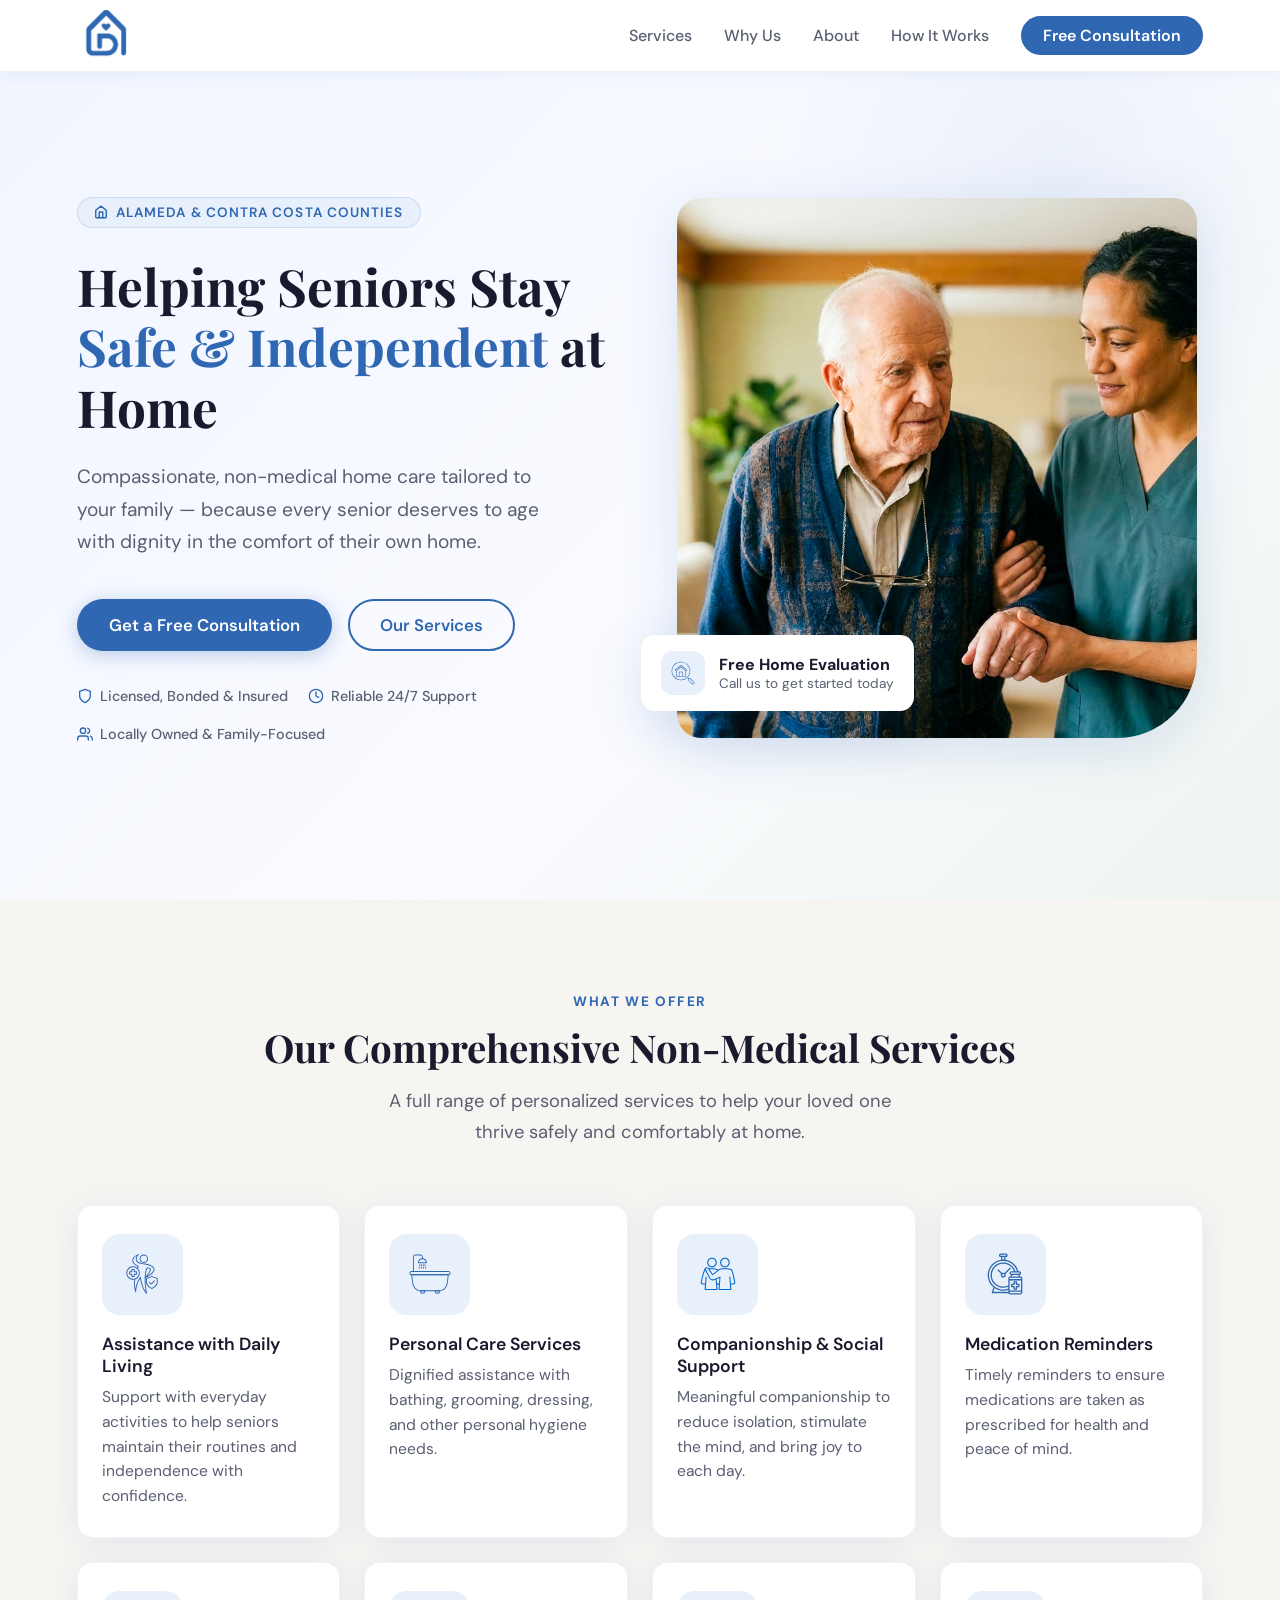
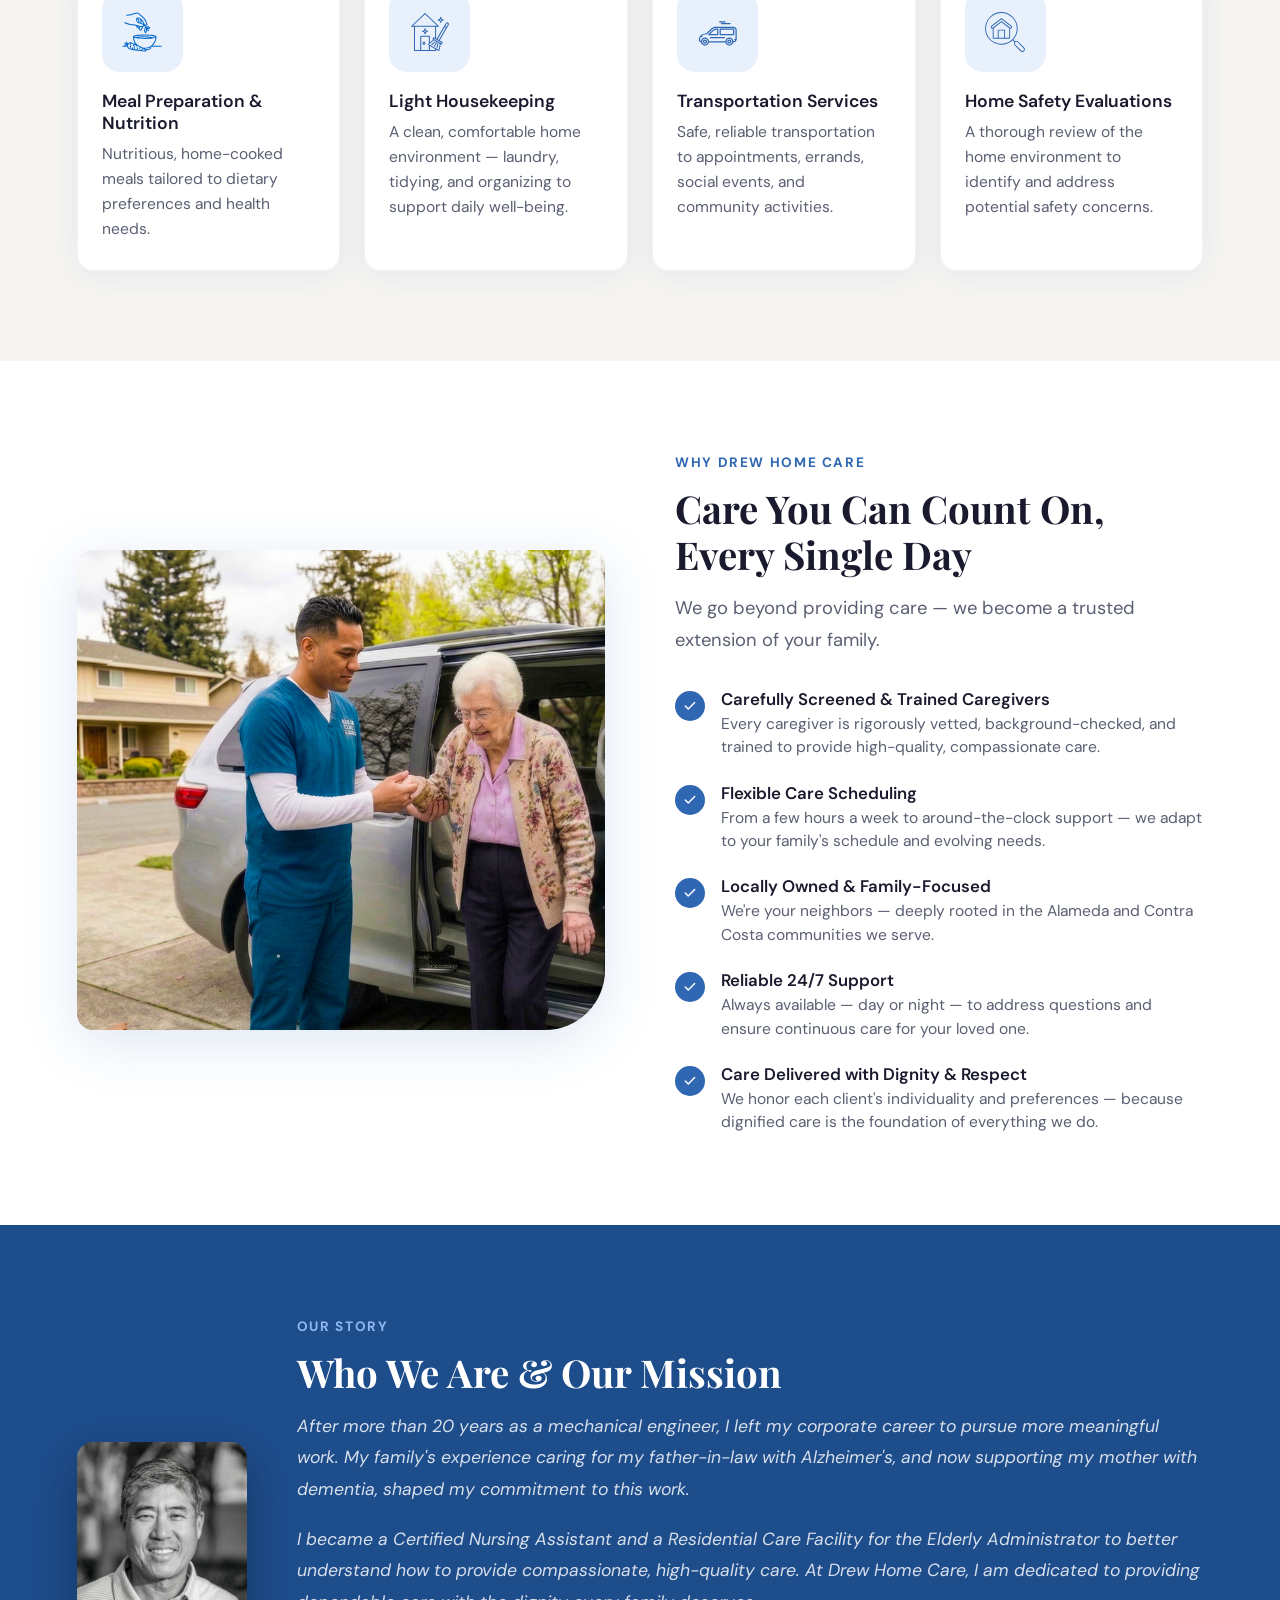
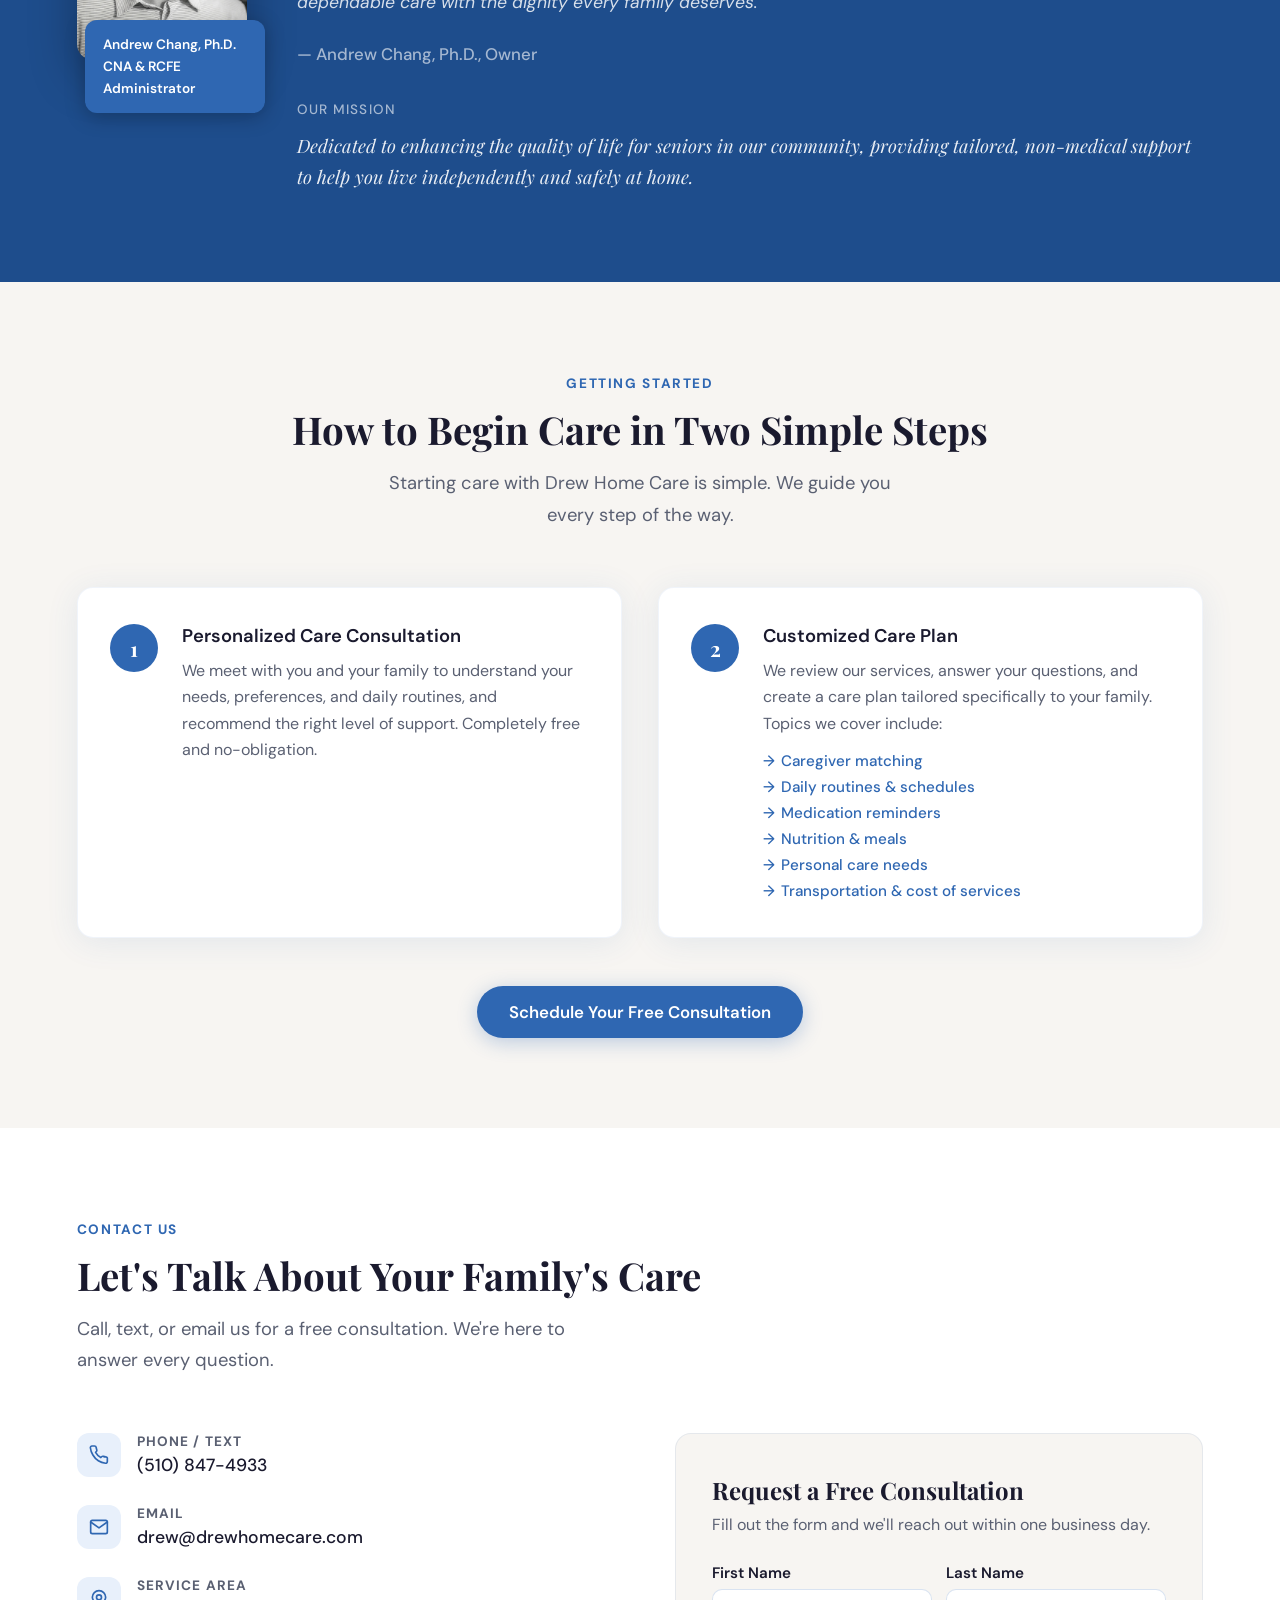
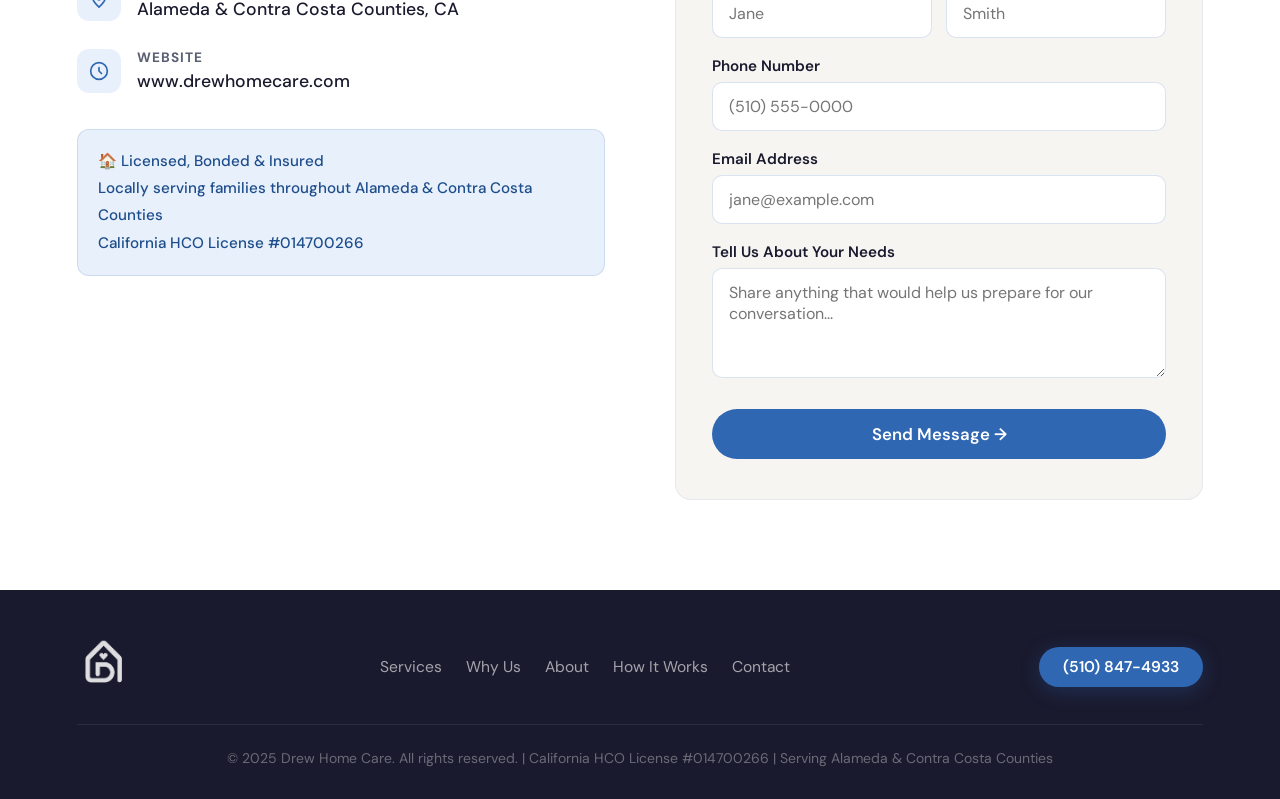
==== index.html @ e0a305bd "version 1.1" ====
<!DOCTYPE html>
<html lang="en">
<head>
  <meta charset="UTF-8" />
  <meta name="viewport" content="width=device-width, initial-scale=1.0" />
  <title>Drew Home Care – Compassionate Non-Medical Home Care</title>
  <link href="https://fonts.googleapis.com/css2?family=Playfair+Display:wght@400;600;700&family=DM+Sans:wght@300;400;500;600&display=swap" rel="stylesheet" />
  <style>
    *, *::before, *::after { box-sizing: border-box; margin: 0; padding: 0; }
    :root {
      --blue: #2f67b2;
      --blue-dark: #1e4d8c;
      --blue-light: #e8f0fb;
      --warm: #f7f5f2;
      --text: #1a1a2e;
      --text-muted: #5a6072;
      --white: #ffffff;
      --radius: 16px;
      --shadow: 0 4px 32px rgba(47,103,178,0.10);
      --shadow-lg: 0 12px 56px rgba(47,103,178,0.16);
    }
    html { scroll-behavior: smooth; }
    body { font-family: 'DM Sans', sans-serif; color: var(--text); background: var(--white); overflow-x: hidden; }

    nav {
      position: fixed; top: 0; left: 0; right: 0; z-index: 100;
      display: flex; align-items: center; justify-content: space-between;
      padding: 0 6vw; height: 72px;
      background: rgba(255,255,255,0.94); backdrop-filter: blur(12px);
      border-bottom: 1px solid rgba(47,103,178,0.08);
      box-shadow: 0 2px 16px rgba(47,103,178,0.06);
    }
    .nav-logo { display: flex; align-items: center; text-decoration: none; }
    .nav-logo img { height: 58px; width: auto; }
    .nav-links { display: flex; align-items: center; gap: 32px; list-style: none; }
    .nav-links a { text-decoration: none; font-size: 1rem; font-weight: 500; color: var(--text-muted); transition: color .2s; }
    .nav-links a:hover { color: var(--blue); }
    .nav-cta { background: var(--blue) !important; color: var(--white) !important; padding: 9px 22px !important; border-radius: 50px; font-weight: 600 !important; }
    .nav-cta:hover { background: var(--blue-dark) !important; }

    .hero {
      min-height: 100vh; display: grid; grid-template-columns: 1fr 1fr;
      align-items: center; padding: 100px 6vw 60px; gap: 60px;
      background: linear-gradient(135deg, #f0f5ff 0%, #fafbff 60%, #eef4f0 100%);
      position: relative; overflow: hidden;
    }
    .hero::before {
      content: ''; position: absolute; top: -120px; right: -80px;
      width: 600px; height: 600px; border-radius: 50%;
      background: radial-gradient(circle, rgba(47,103,178,0.07) 0%, transparent 70%);
      pointer-events: none;
    }
    .hero-text { position: relative; z-index: 1; }
    .hero-badge {
      display: inline-flex; align-items: center; gap: 8px;
      background: var(--blue-light); color: var(--blue);
      font-size: 0.85rem; font-weight: 600; letter-spacing: 0.08em; text-transform: uppercase;
      padding: 6px 16px; border-radius: 50px; margin-bottom: 28px;
      border: 1px solid rgba(47,103,178,0.15);
    }
    .hero h1 {
      font-family: 'Playfair Display', serif;
      font-size: clamp(2.4rem, 4vw, 3.6rem);
      line-height: 1.18; font-weight: 700; color: var(--text); margin-bottom: 24px;
    }
    .hero h1 span { color: var(--blue); }
    .hero-sub { font-size: 1.2rem; line-height: 1.7; color: var(--text-muted); max-width: 480px; margin-bottom: 40px; }
    .hero-actions { display: flex; gap: 16px; flex-wrap: wrap; }
    .btn-primary {
      display: inline-block; background: var(--blue); color: var(--white);
      font-family: 'DM Sans', sans-serif; font-size: 1.05rem; font-weight: 600;
      padding: 15px 32px; border-radius: 50px; text-decoration: none;
      box-shadow: 0 4px 20px rgba(47,103,178,0.3);
      transition: background .2s, transform .15s, box-shadow .2s;
    }
    .btn-primary:hover { background: var(--blue-dark); transform: translateY(-2px); box-shadow: 0 8px 28px rgba(47,103,178,0.35); }
    .btn-secondary {
      display: inline-block; border: 2px solid var(--blue); color: var(--blue);
      font-family: 'DM Sans', sans-serif; font-size: 1.05rem; font-weight: 600;
      padding: 13px 30px; border-radius: 50px; text-decoration: none; transition: all .2s;
    }
    .btn-secondary:hover { background: var(--blue); color: var(--white); }
    .hero-trust { display: flex; align-items: center; gap: 20px; margin-top: 36px; flex-wrap: wrap; }
    .trust-chip { display: flex; align-items: center; gap: 7px; font-size: 0.9rem; color: var(--text-muted); font-weight: 500; }
    .hero-image { position: relative; z-index: 1; display: flex; justify-content: center; }
    .hero-image-wrap { position: relative; width: 100%; max-width: 520px; }
    .hero-img-main { width: 100%; border-radius: 24px 24px 80px 24px; object-fit: cover; height: 540px; box-shadow: var(--shadow-lg); }
    .hero-float-card {
      position: absolute; bottom: 32px; left: -36px;
      background: var(--white); border-radius: 14px; padding: 16px 20px;
      box-shadow: var(--shadow-lg); display: flex; align-items: center; gap: 14px;
      min-width: 220px; animation: float 3.5s ease-in-out infinite;
    }
    .float-icon { width: 44px; height: 44px; border-radius: 12px; background: var(--blue-light); display: flex; align-items: center; justify-content: center; flex-shrink: 0; }
    .float-icon img { width: 24px; }
    .float-text p { font-size: 0.85rem; color: var(--text-muted); }
    .float-text strong { font-size: 1rem; color: var(--text); display: block; }
    @keyframes float { 0%,100%{transform:translateY(0)} 50%{transform:translateY(-8px)} }

    section { padding: 90px 6vw; }
    .section-tag { display: inline-block; font-size: 0.85rem; font-weight: 700; letter-spacing: 0.12em; text-transform: uppercase; color: var(--blue); margin-bottom: 14px; }
    .section-title { font-family: 'Playfair Display', serif; font-size: clamp(2rem, 3vw, 2.8rem); font-weight: 700; line-height: 1.2; margin-bottom: 16px; }
    .section-sub { font-size: 1.15rem; color: var(--text-muted); line-height: 1.7; max-width: 540px; }
    .section-header { margin-bottom: 56px; }
    .section-header.centered { text-align: center; }
    .section-header.centered .section-sub { margin: 0 auto; }

    .services { background: var(--warm); }
    .services-grid { display: grid; grid-template-columns: repeat(auto-fill, minmax(240px, 1fr)); gap: 24px; }
    .service-card { background: var(--white); border-radius: var(--radius); padding: 28px 24px; box-shadow: var(--shadow); transition: transform .25s, box-shadow .25s; border: 1px solid rgba(47,103,178,0.07); }
    .service-card:hover { transform: translateY(-5px); box-shadow: var(--shadow-lg); }
    .service-icon { width: 81px; height: 81px; border-radius: 18px; background: var(--blue-light); display: flex; align-items: center; justify-content: center; margin-bottom: 18px; }
    .service-icon img { width: 42px; height: 42px; }
    .service-card h3 { font-size: 1.1rem; font-weight: 600; margin-bottom: 8px; }
    .service-card p { font-size: 0.975rem; color: var(--text-muted); line-height: 1.6; }

    .why { background: var(--white); }
    .why-inner { display: grid; grid-template-columns: 1fr 1fr; gap: 70px; align-items: center; }
    .why-image img { width: 100%; border-radius: var(--radius) var(--radius) 60px var(--radius); object-fit: cover; height: 480px; box-shadow: var(--shadow-lg); }
    .why-list { list-style: none; display: flex; flex-direction: column; gap: 22px; margin-top: 32px; }
    .why-list li { display: flex; align-items: flex-start; gap: 16px; }
    .why-check { flex-shrink: 0; width: 30px; height: 30px; background: var(--blue); border-radius: 50%; display: flex; align-items: center; justify-content: center; margin-top: 3px; }
    .why-check svg { width: 14px; height: 14px; fill: none; stroke: white; stroke-width: 2.5; stroke-linecap: round; stroke-linejoin: round; }
    .why-list strong { display: block; font-size: 1.05rem; font-weight: 600; margin-bottom: 3px; }
    .why-list span { font-size: 0.975rem; color: var(--text-muted); line-height: 1.5; }

    .about { background: var(--blue-dark); color: var(--white); }
    .about-inner { display: grid; grid-template-columns: 170px 1fr; gap: 50px; align-items: center; }
    .about-photo-wrap { position: relative; }
    .about-photo { width: 100%; border-radius: var(--radius); object-fit: cover; box-shadow: 0 16px 48px rgba(0,0,0,0.3); }
    .about-badge { position: absolute; bottom: -48px; right: -18px; background: var(--blue); color: white; padding: 14px 18px; border-radius: 12px; font-size: 0.85rem; font-weight: 600; line-height: 1.6; box-shadow: 0 4px 20px rgba(0,0,0,0.25); max-width: 180px; }
    .about .section-tag { color: #90b8f0; }
    .about .section-title { color: var(--white); }
    .about-text { font-size: 1.1rem; line-height: 1.8; color: rgba(255,255,255,0.82); margin-bottom: 18px; font-style: italic; }
    .about-sig { font-size: 1.05rem; color: rgba(255,255,255,0.6); font-weight: 500; margin-top: 24px; }
    .mission-box { margin-top: 36px; }
    .mission-label { font-size: 0.85rem; color: rgba(255,255,255,0.6); font-weight: 500; text-transform: uppercase; letter-spacing: 0.08em; margin-bottom: 12px; }
    .mission-text { font-size: 1.15rem; color: rgba(255,255,255,0.9); line-height: 1.7; font-family: 'Playfair Display', serif; font-style: italic; }

    .how { background: var(--warm); }
    .steps-grid { display: grid; grid-template-columns: 1fr 1fr; gap: 36px; }
    .step-card { background: var(--white); border-radius: var(--radius); padding: 36px 32px; box-shadow: var(--shadow); border: 1px solid rgba(47,103,178,0.07); display: flex; gap: 24px; }
    .step-num { flex-shrink: 0; width: 48px; height: 48px; border-radius: 50%; background: var(--blue); color: white; font-family: 'Playfair Display', serif; font-size: 1.3rem; font-weight: 700; display: flex; align-items: center; justify-content: center; }
    .step-card h3 { font-size: 1.15rem; font-weight: 600; margin-bottom: 10px; }
    .step-card p { font-size: 1rem; color: var(--text-muted); line-height: 1.65; }
    .step-topics { margin-top: 14px; display: flex; flex-direction: column; gap: 6px; }
    .step-topics span { font-size: 0.95rem; color: var(--blue); font-weight: 500; display: flex; align-items: center; gap: 6px; }
    .step-topics span::before { content: '→'; }
    .how-cta { text-align: center; margin-top: 48px; }

    .contact { background: var(--white); }
    .contact-inner { display: grid; grid-template-columns: 1fr 1fr; gap: 70px; align-items: start; }
    .contact-detail { display: flex; align-items: flex-start; gap: 16px; margin-bottom: 28px; }
    .contact-icon { width: 44px; height: 44px; border-radius: 12px; background: var(--blue-light); flex-shrink: 0; display: flex; align-items: center; justify-content: center; }
    .contact-icon svg { width: 20px; height: 20px; stroke: var(--blue); fill: none; stroke-width: 2; stroke-linecap: round; stroke-linejoin: round; }
    .contact-detail strong { display: block; font-size: 0.85rem; text-transform: uppercase; letter-spacing: 0.08em; color: var(--text-muted); margin-bottom: 4px; }
    .contact-detail a, .contact-detail p { font-size: 1.1rem; color: var(--text); font-weight: 500; text-decoration: none; }
    .contact-detail a:hover { color: var(--blue); }
    .license-box { margin-top: 36px; padding: 18px 20px; border-radius: 12px; background: var(--blue-light); border: 1px solid rgba(47,103,178,0.15); }
    .license-box p { font-size: 0.95rem; color: var(--blue-dark); line-height: 1.8; font-weight: 500; }
    .contact-form-box { background: var(--warm); border-radius: var(--radius); padding: 40px 36px; border: 1px solid rgba(47,103,178,0.09); }
    .contact-form-box h3 { font-family: 'Playfair Display', serif; font-size: 1.5rem; font-weight: 700; margin-bottom: 8px; }
    .contact-form-box > p { font-size: 1rem; color: var(--text-muted); margin-bottom: 28px; }
    .form-group { margin-bottom: 18px; }
    .form-group label { display: block; font-size: 0.95rem; font-weight: 600; color: var(--text); margin-bottom: 6px; }
    .form-group input, .form-group textarea, .form-group select { width: 100%; padding: 13px 16px; border: 1.5px solid rgba(47,103,178,0.18); border-radius: 10px; font-family: 'DM Sans', sans-serif; font-size: 1rem; color: var(--text); background: var(--white); outline: none; transition: border-color .2s; -webkit-appearance: none; }
    .form-group input:focus, .form-group textarea:focus, .form-group select:focus { border-color: var(--blue); }
    .form-group textarea { resize: vertical; min-height: 110px; }
    .form-row { display: grid; grid-template-columns: 1fr 1fr; gap: 14px; }
    .form-submit { width: 100%; background: var(--blue); color: white; border: none; border-radius: 50px; font-family: 'DM Sans', sans-serif; font-size: 1.05rem; font-weight: 600; padding: 14px; cursor: pointer; transition: background .2s, transform .15s; margin-top: 8px; }
    .form-submit:hover { background: var(--blue-dark); transform: translateY(-1px); }
    .form-submit:disabled { background: #1e7e4d; cursor: default; transform: none; }

    footer { background: var(--text); color: rgba(255,255,255,0.7); padding: 48px 6vw 32px; }
    .footer-inner { display: flex; align-items: center; justify-content: space-between; flex-wrap: wrap; gap: 20px; border-bottom: 1px solid rgba(255,255,255,0.08); padding-bottom: 28px; margin-bottom: 24px; }
    .footer-logo img { height: 53px; filter: brightness(0) invert(1); opacity: 0.85; }
    .footer-links { display: flex; gap: 24px; flex-wrap: wrap; }
    .footer-links a { color: rgba(255,255,255,0.6); text-decoration: none; font-size: 0.975rem; transition: color .2s; }
    .footer-links a:hover { color: white; }
    .footer-copy { font-size: 0.875rem; text-align: center; color: rgba(255,255,255,0.35); }

    .fade-up { opacity: 0; transform: translateY(28px); transition: opacity .65s ease, transform .65s ease; }
    .fade-up.visible { opacity: 1; transform: translateY(0); }

    @media (max-width: 900px) {
      nav { padding: 0 5vw; }
      .nav-links { display: none; }
      .hero { grid-template-columns: 1fr; padding: 100px 6vw 60px; }
      .hero-image { order: -1; }
      .hero-img-main { height: 340px; }
      .hero-float-card { display: none; }
      .why-inner, .about-inner, .contact-inner { grid-template-columns: 1fr; gap: 40px; }
      .steps-grid { grid-template-columns: 1fr; }
      .about-badge { right: 0; bottom: -10px; }
    }
    @media (max-width: 600px) {
      section { padding: 64px 5vw; }
      .form-row { grid-template-columns: 1fr; }
      .contact-form-box { padding: 28px 20px; }
    }
  </style>
</head>
<body>

<nav>
  <a href="#" class="nav-logo">
    <img src="images/DHCLogo_NoText_Transparent.png" alt="Drew Home Care" />
  </a>
  <ul class="nav-links">
    <li><a href="#services">Services</a></li>
    <li><a href="#why">Why Us</a></li>
    <li><a href="#about">About</a></li>
    <li><a href="#how">How It Works</a></li>
    <li><a href="#contact" class="nav-cta">Free Consultation</a></li>
  </ul>
</nav>

<section class="hero">
  <div class="hero-text fade-up">
    <div class="hero-badge">
      <svg width="14" height="14" viewBox="0 0 24 24" fill="none" stroke="currentColor" stroke-width="2.5" stroke-linecap="round" stroke-linejoin="round"><path d="M3 9l9-7 9 7v11a2 2 0 0 1-2 2H5a2 2 0 0 1-2-2z"/><polyline points="9 22 9 12 15 12 15 22"/></svg>
      Alameda &amp; Contra Costa Counties
    </div>
    <h1>Helping Seniors Stay <span>Safe &amp; Independent</span> at Home</h1>
    <p class="hero-sub">Compassionate, non-medical home care tailored to your family — because every senior deserves to age with dignity in the comfort of their own home.</p>
    <div class="hero-actions">
      <a href="#contact" class="btn-primary">Get a Free Consultation</a>
      <a href="#services" class="btn-secondary">Our Services</a>
    </div>
    <div class="hero-trust">
      <div class="trust-chip">
        <svg width="16" height="16" viewBox="0 0 24 24" fill="none" stroke="#2f67b2" stroke-width="2" stroke-linecap="round" stroke-linejoin="round"><path d="M12 22s8-4 8-10V5l-8-3-8 3v7c0 6 8 10 8 10z"/></svg>
        Licensed, Bonded &amp; Insured
      </div>
      <div class="trust-chip">
        <svg width="16" height="16" viewBox="0 0 24 24" fill="none" stroke="#2f67b2" stroke-width="2" stroke-linecap="round" stroke-linejoin="round"><circle cx="12" cy="12" r="10"/><polyline points="12 6 12 12 16 14"/></svg>
        Reliable 24/7 Support
      </div>
      <div class="trust-chip">
        <svg width="16" height="16" viewBox="0 0 24 24" fill="none" stroke="#2f67b2" stroke-width="2" stroke-linecap="round" stroke-linejoin="round"><path d="M17 21v-2a4 4 0 0 0-4-4H5a4 4 0 0 0-4 4v2"/><circle cx="9" cy="7" r="4"/><path d="M23 21v-2a4 4 0 0 0-3-3.87"/><path d="M16 3.13a4 4 0 0 1 0 7.75"/></svg>
        Locally Owned &amp; Family-Focused
      </div>
    </div>
  </div>
  <div class="hero-image fade-up">
    <div class="hero-image-wrap">
      <img class="hero-img-main" src="images/DHC_img_FPolyCaregiver_Assisting_Elderly_Man_Standing.jpg" alt="Caregiver assisting elderly man at home" />
      <div class="hero-float-card">
        <div class="float-icon"><img src="images/DHC_icon_homeinspection.svg" alt="" /></div>
        <div class="float-text">
          <strong>Free Home Evaluation</strong>
          <p>Call us to get started today</p>
        </div>
      </div>
    </div>
  </div>
</section>

<section class="services" id="services">
  <div class="section-header centered fade-up">
    <span class="section-tag">What We Offer</span>
    <h2 class="section-title">Our Comprehensive Non-Medical Services</h2>
    <p class="section-sub">A full range of personalized services to help your loved one thrive safely and comfortably at home.</p>
  </div>
  <div class="services-grid">
    <div class="service-card fade-up">
      <div class="service-icon"><img src="images/DHC_icon_adl.svg" alt="" /></div>
      <h3>Assistance with Daily Living</h3>
      <p>Support with everyday activities to help seniors maintain their routines and independence with confidence.</p>
    </div>
    <div class="service-card fade-up">
      <div class="service-icon"><img src="images/DHC_icon_bathtub.svg" alt="" /></div>
      <h3>Personal Care Services</h3>
      <p>Dignified assistance with bathing, grooming, dressing, and other personal hygiene needs.</p>
    </div>
    <div class="service-card fade-up">
      <div class="service-icon"><img src="images/DHC_icon_companionship.svg" alt="" /></div>
      <h3>Companionship &amp; Social Support</h3>
      <p>Meaningful companionship to reduce isolation, stimulate the mind, and bring joy to each day.</p>
    </div>
    <div class="service-card fade-up">
      <div class="service-icon"><img src="images/DHC_icon_medicinereminder.svg" alt="" /></div>
      <h3>Medication Reminders</h3>
      <p>Timely reminders to ensure medications are taken as prescribed for health and peace of mind.</p>
    </div>
    <div class="service-card fade-up">
      <div class="service-icon"><img src="images/DHC_icon_mealprep.svg" alt="" /></div>
      <h3>Meal Preparation &amp; Nutrition</h3>
      <p>Nutritious, home-cooked meals tailored to dietary preferences and health needs.</p>
    </div>
    <div class="service-card fade-up">
      <div class="service-icon"><img src="images/DHC_icon_housekeeping.svg" alt="" /></div>
      <h3>Light Housekeeping</h3>
      <p>A clean, comfortable home environment — laundry, tidying, and organizing to support daily well-being.</p>
    </div>
    <div class="service-card fade-up">
      <div class="service-icon"><img src="images/DHC_icon_transportation.svg" alt="" /></div>
      <h3>Transportation Services</h3>
      <p>Safe, reliable transportation to appointments, errands, social events, and community activities.</p>
    </div>
    <div class="service-card fade-up">
      <div class="service-icon"><img src="images/DHC_icon_homeinspection.svg" alt="" /></div>
      <h3>Home Safety Evaluations</h3>
      <p>A thorough review of the home environment to identify and address potential safety concerns.</p>
    </div>
  </div>
</section>

<section class="why" id="why">
  <div class="why-inner">
    <div class="why-image fade-up">
      <img src="images/DHC_img_CaregiverHelpingWomanOutofMinivan.jpg" alt="Caregiver helping senior out of vehicle" />
    </div>
    <div class="fade-up">
      <span class="section-tag">Why Drew Home Care</span>
      <h2 class="section-title">Care You Can Count On, Every Single Day</h2>
      <p class="section-sub">We go beyond providing care — we become a trusted extension of your family.</p>
      <ul class="why-list">
        <li>
          <div class="why-check"><svg viewBox="0 0 24 24"><polyline points="20 6 9 17 4 12"/></svg></div>
          <div><strong>Carefully Screened &amp; Trained Caregivers</strong><span>Every caregiver is rigorously vetted, background-checked, and trained to provide high-quality, compassionate care.</span></div>
        </li>
        <li>
          <div class="why-check"><svg viewBox="0 0 24 24"><polyline points="20 6 9 17 4 12"/></svg></div>
          <div><strong>Flexible Care Scheduling</strong><span>From a few hours a week to around-the-clock support — we adapt to your family's schedule and evolving needs.</span></div>
        </li>
        <li>
          <div class="why-check"><svg viewBox="0 0 24 24"><polyline points="20 6 9 17 4 12"/></svg></div>
          <div><strong>Locally Owned &amp; Family-Focused</strong><span>We're your neighbors — deeply rooted in the Alameda and Contra Costa communities we serve.</span></div>
        </li>
        <li>
          <div class="why-check"><svg viewBox="0 0 24 24"><polyline points="20 6 9 17 4 12"/></svg></div>
          <div><strong>Reliable 24/7 Support</strong><span>Always available — day or night — to address questions and ensure continuous care for your loved one.</span></div>
        </li>
        <li>
          <div class="why-check"><svg viewBox="0 0 24 24"><polyline points="20 6 9 17 4 12"/></svg></div>
          <div><strong>Care Delivered with Dignity &amp; Respect</strong><span>We honor each client's individuality and preferences — because dignified care is the foundation of everything we do.</span></div>
        </li>
      </ul>
    </div>
  </div>
</section>

<section class="about" id="about">
  <div class="about-inner">
    <div class="about-photo-wrap fade-up">
      <img class="about-photo" src="images/DHC_img_Drew_Headshot.jpg" alt="Andrew Chang, Owner of Drew Home Care" />
      <div class="about-badge">Andrew Chang, Ph.D.<br/>CNA &amp; RCFE Administrator</div>
    </div>
    <div class="fade-up">
      <span class="section-tag">Our Story</span>
      <h2 class="section-title">Who We Are &amp; Our Mission</h2>
      <p class="about-text">After more than 20 years as a mechanical engineer, I left my corporate career to pursue more meaningful work. My family's experience caring for my father-in-law with Alzheimer's, and now supporting my mother with dementia, shaped my commitment to this work.</p>
      <p class="about-text">I became a Certified Nursing Assistant and a Residential Care Facility for the Elderly Administrator to better understand how to provide compassionate, high-quality care. At Drew Home Care, I am dedicated to providing dependable care with the dignity every family deserves.</p>
      <p class="about-sig">— Andrew Chang, Ph.D., Owner</p>
      <div class="mission-box">
        <p class="mission-label">Our Mission</p>
        <p class="mission-text">Dedicated to enhancing the quality of life for seniors in our community, providing tailored, non-medical support to help you live independently and safely at home.</p>
      </div>
    </div>
  </div>
</section>

<section class="how" id="how">
  <div class="section-header centered fade-up">
    <span class="section-tag">Getting Started</span>
    <h2 class="section-title">How to Begin Care in Two Simple Steps</h2>
    <p class="section-sub">Starting care with Drew Home Care is simple. We guide you every step of the way.</p>
  </div>
  <div class="steps-grid">
    <div class="step-card fade-up">
      <div class="step-num">1</div>
      <div>
        <h3>Personalized Care Consultation</h3>
        <p>We meet with you and your family to understand your needs, preferences, and daily routines, and recommend the right level of support. Completely free and no-obligation.</p>
      </div>
    </div>
    <div class="step-card fade-up">
      <div class="step-num">2</div>
      <div>
        <h3>Customized Care Plan</h3>
        <p>We review our services, answer your questions, and create a care plan tailored specifically to your family. Topics we cover include:</p>
        <div class="step-topics">
          <span>Caregiver matching</span>
          <span>Daily routines &amp; schedules</span>
          <span>Medication reminders</span>
          <span>Nutrition &amp; meals</span>
          <span>Personal care needs</span>
          <span>Transportation &amp; cost of services</span>
        </div>
      </div>
    </div>
  </div>
  <div class="how-cta fade-up">
    <a href="#contact" class="btn-primary">Schedule Your Free Consultation</a>
  </div>
</section>

<section class="contact" id="contact">
  <div class="section-header fade-up">
    <span class="section-tag">Contact Us</span>
    <h2 class="section-title">Let's Talk About Your Family's Care</h2>
    <p class="section-sub">Call, text, or email us for a free consultation. We're here to answer every question.</p>
  </div>
  <div class="contact-inner">
    <div class="fade-up">
      <div class="contact-detail">
        <div class="contact-icon">
          <svg viewBox="0 0 24 24"><path d="M22 16.92v3a2 2 0 0 1-2.18 2 19.79 19.79 0 0 1-8.63-3.07A19.5 19.5 0 0 1 4.69 12a19.79 19.79 0 0 1-3.07-8.67A2 2 0 0 1 3.6 1.17h3a2 2 0 0 1 2 1.72c.127.96.361 1.903.7 2.81a2 2 0 0 1-.45 2.11L7.91 8.74a16 16 0 0 0 6.29 6.29l.95-.95a2 2 0 0 1 2.11-.45c.907.339 1.85.573 2.81.7A2 2 0 0 1 22 16.92z"/></svg>
        </div>
        <div>
          <strong>Phone / Text</strong>
          <a href="tel:5108474933">(510) 847-4933</a>
        </div>
      </div>
      <div class="contact-detail">
        <div class="contact-icon">
          <svg viewBox="0 0 24 24"><path d="M4 4h16c1.1 0 2 .9 2 2v12c0 1.1-.9 2-2 2H4c-1.1 0-2-.9-2-2V6c0-1.1.9-2 2-2z"/><polyline points="22,6 12,13 2,6"/></svg>
        </div>
        <div>
          <strong>Email</strong>
          <a href="mailto:drew@drewhomecare.com">drew@drewhomecare.com</a>
        </div>
      </div>
      <div class="contact-detail">
        <div class="contact-icon">
          <svg viewBox="0 0 24 24"><circle cx="12" cy="10" r="3"/><path d="M12 21.7C17.3 17 20 13 20 10a8 8 0 1 0-16 0c0 3 2.7 6.9 8 11.7z"/></svg>
        </div>
        <div>
          <strong>Service Area</strong>
          <p>Alameda &amp; Contra Costa Counties, CA</p>
        </div>
      </div>
      <div class="contact-detail">
        <div class="contact-icon">
          <svg viewBox="0 0 24 24"><path d="M12 2a10 10 0 1 0 0 20A10 10 0 0 0 12 2z"/><path d="M12 8v4l3 3"/></svg>
        </div>
        <div>
          <strong>Website</strong>
          <a href="https://www.drewhomecare.com" target="_blank">www.drewhomecare.com</a>
        </div>
      </div>
      <div class="license-box">
        <p>🏠 Licensed, Bonded &amp; Insured<br/>
        Locally serving families throughout Alameda &amp; Contra Costa Counties<br/>
        California HCO License #014700266</p>
      </div>
    </div>
    <div class="contact-form-box fade-up">
      <h3>Request a Free Consultation</h3>
      <p>Fill out the form and we'll reach out within one business day.</p>
      <form name="contact" method="POST" data-netlify="true" netlify-honeypot="bot-field">
        <input type="hidden" name="form-name" value="contact" />
        <p style="display:none"><label>Don't fill this out: <input name="bot-field" /></label></p>
        <div class="form-row">
          <div class="form-group">
            <label>First Name</label>
            <input type="text" placeholder="Jane" required />
          </div>
          <div class="form-group">
            <label>Last Name</label>
            <input type="text" placeholder="Smith" required />
          </div>
        </div>
        <div class="form-group">
          <label>Phone Number</label>
          <input type="tel" placeholder="(510) 555-0000" />
        </div>
        <div class="form-group">
          <label>Email Address</label>
          <input type="email" placeholder="jane@example.com" required />
        </div>

        <div class="form-group">
          <label>Tell Us About Your Needs</label>
          <textarea placeholder="Share anything that would help us prepare for our conversation..."></textarea>
        </div>
        <button type="submit" class="form-submit">Send Message &rarr;</button>
      </form>
    </div>
  </div>
</section>

<footer>
  <div class="footer-inner">
    <div class="footer-logo">
      <img src="images/DHCLogo_NoText_Transparent.png" alt="Drew Home Care" />
    </div>
    <div class="footer-links">
      <a href="#services">Services</a>
      <a href="#why">Why Us</a>
      <a href="#about">About</a>
      <a href="#how">How It Works</a>
      <a href="#contact">Contact</a>
    </div>
    <a href="tel:5108474933" class="btn-primary" style="font-size:0.975rem; padding:10px 24px;">(510) 847-4933</a>
  </div>
  <p class="footer-copy">&copy; 2025 Drew Home Care. All rights reserved. | California HCO License #014700266 | Serving Alameda &amp; Contra Costa Counties</p>
</footer>

<script>
  const observer = new IntersectionObserver(function(entries) {
    entries.forEach(function(e) {
      if (e.isIntersecting) e.target.classList.add('visible');
    });
  }, { threshold: 0.12 });
  document.querySelectorAll('.fade-up').forEach(function(el) { observer.observe(el); });
</script>
</body>
</html>
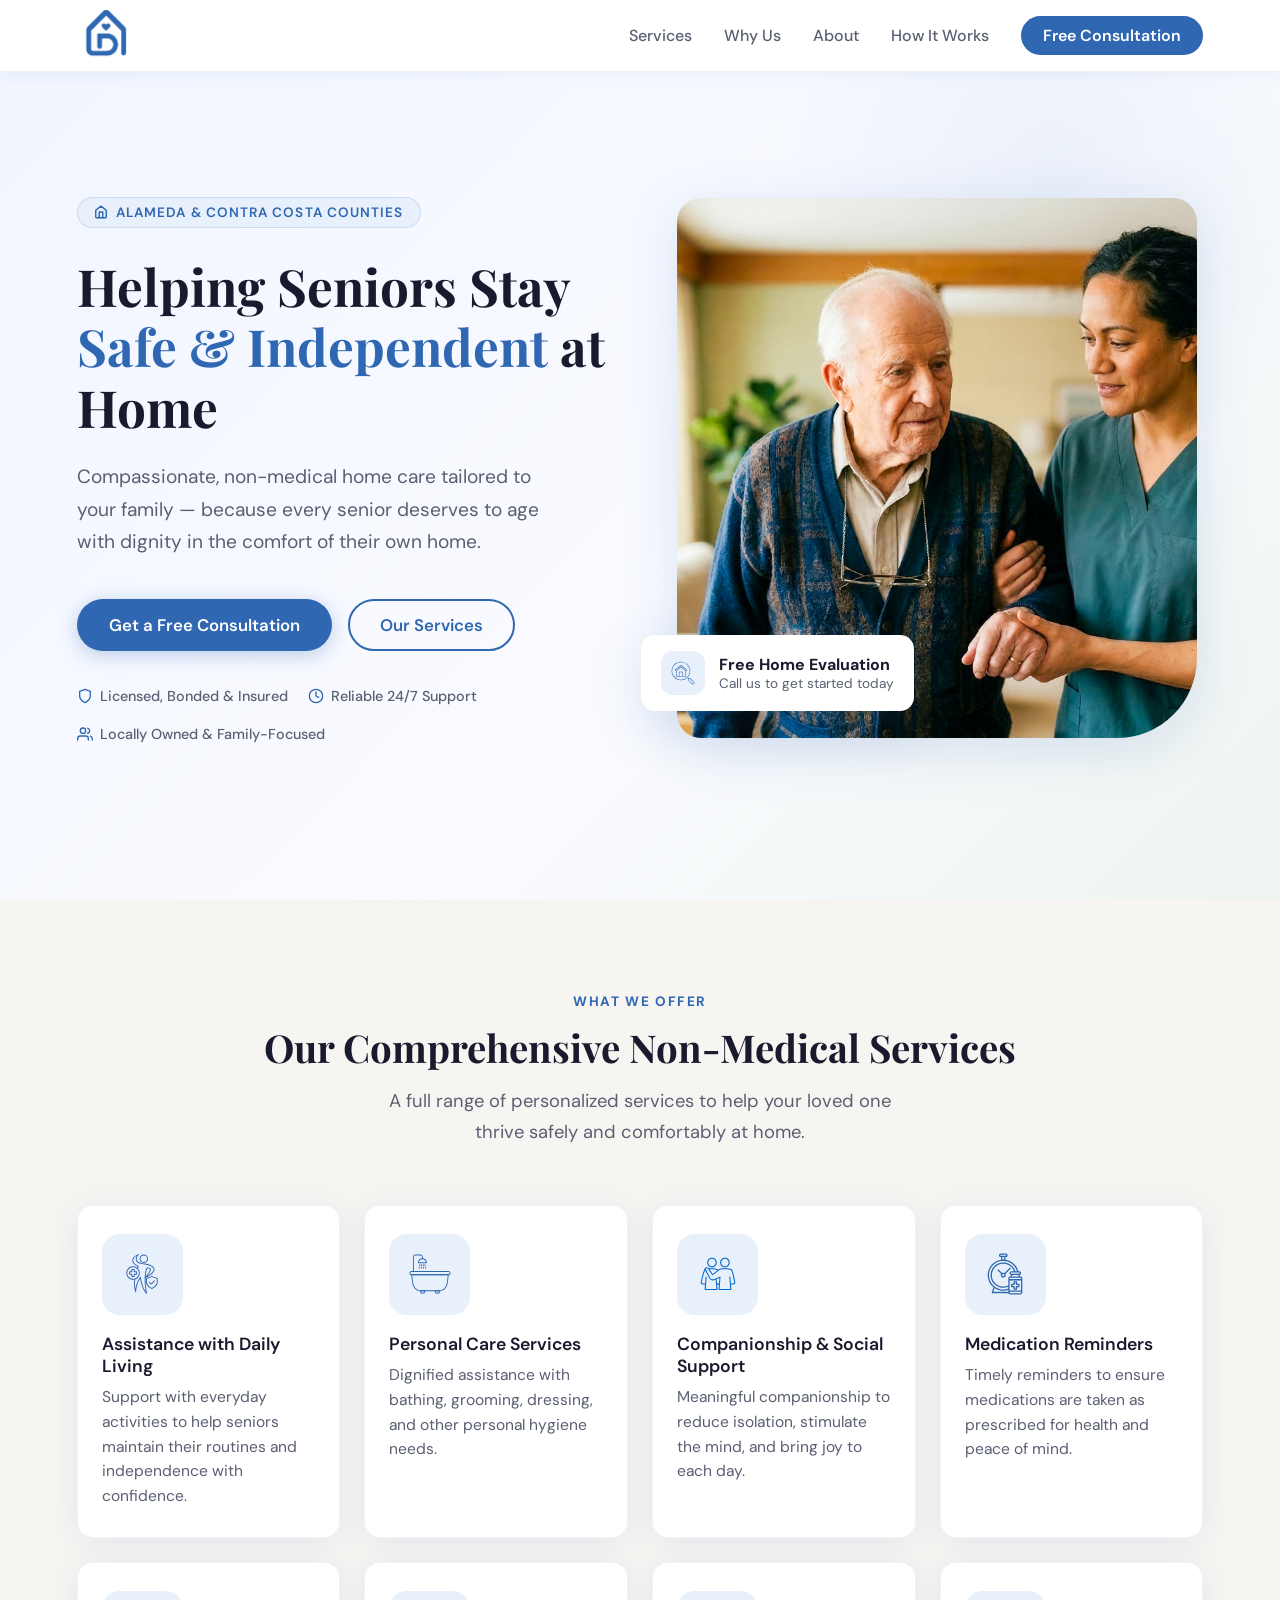
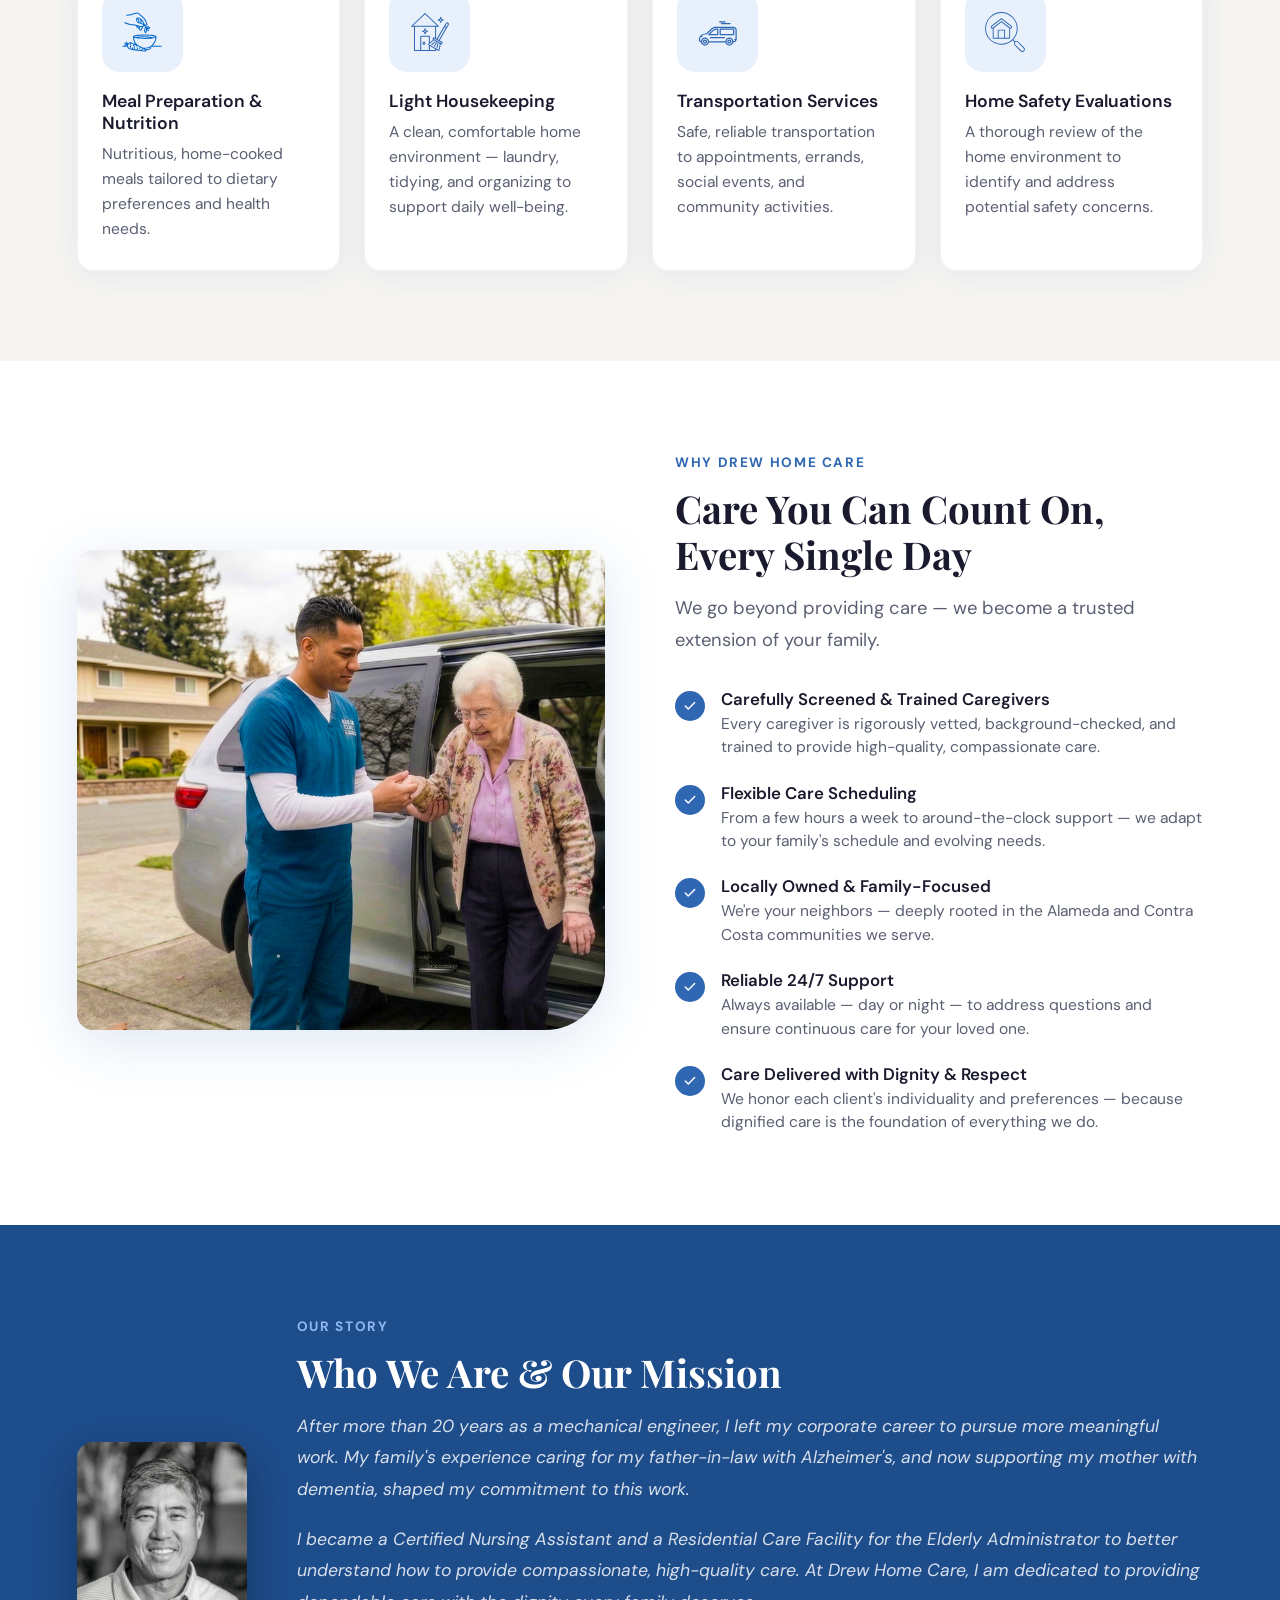
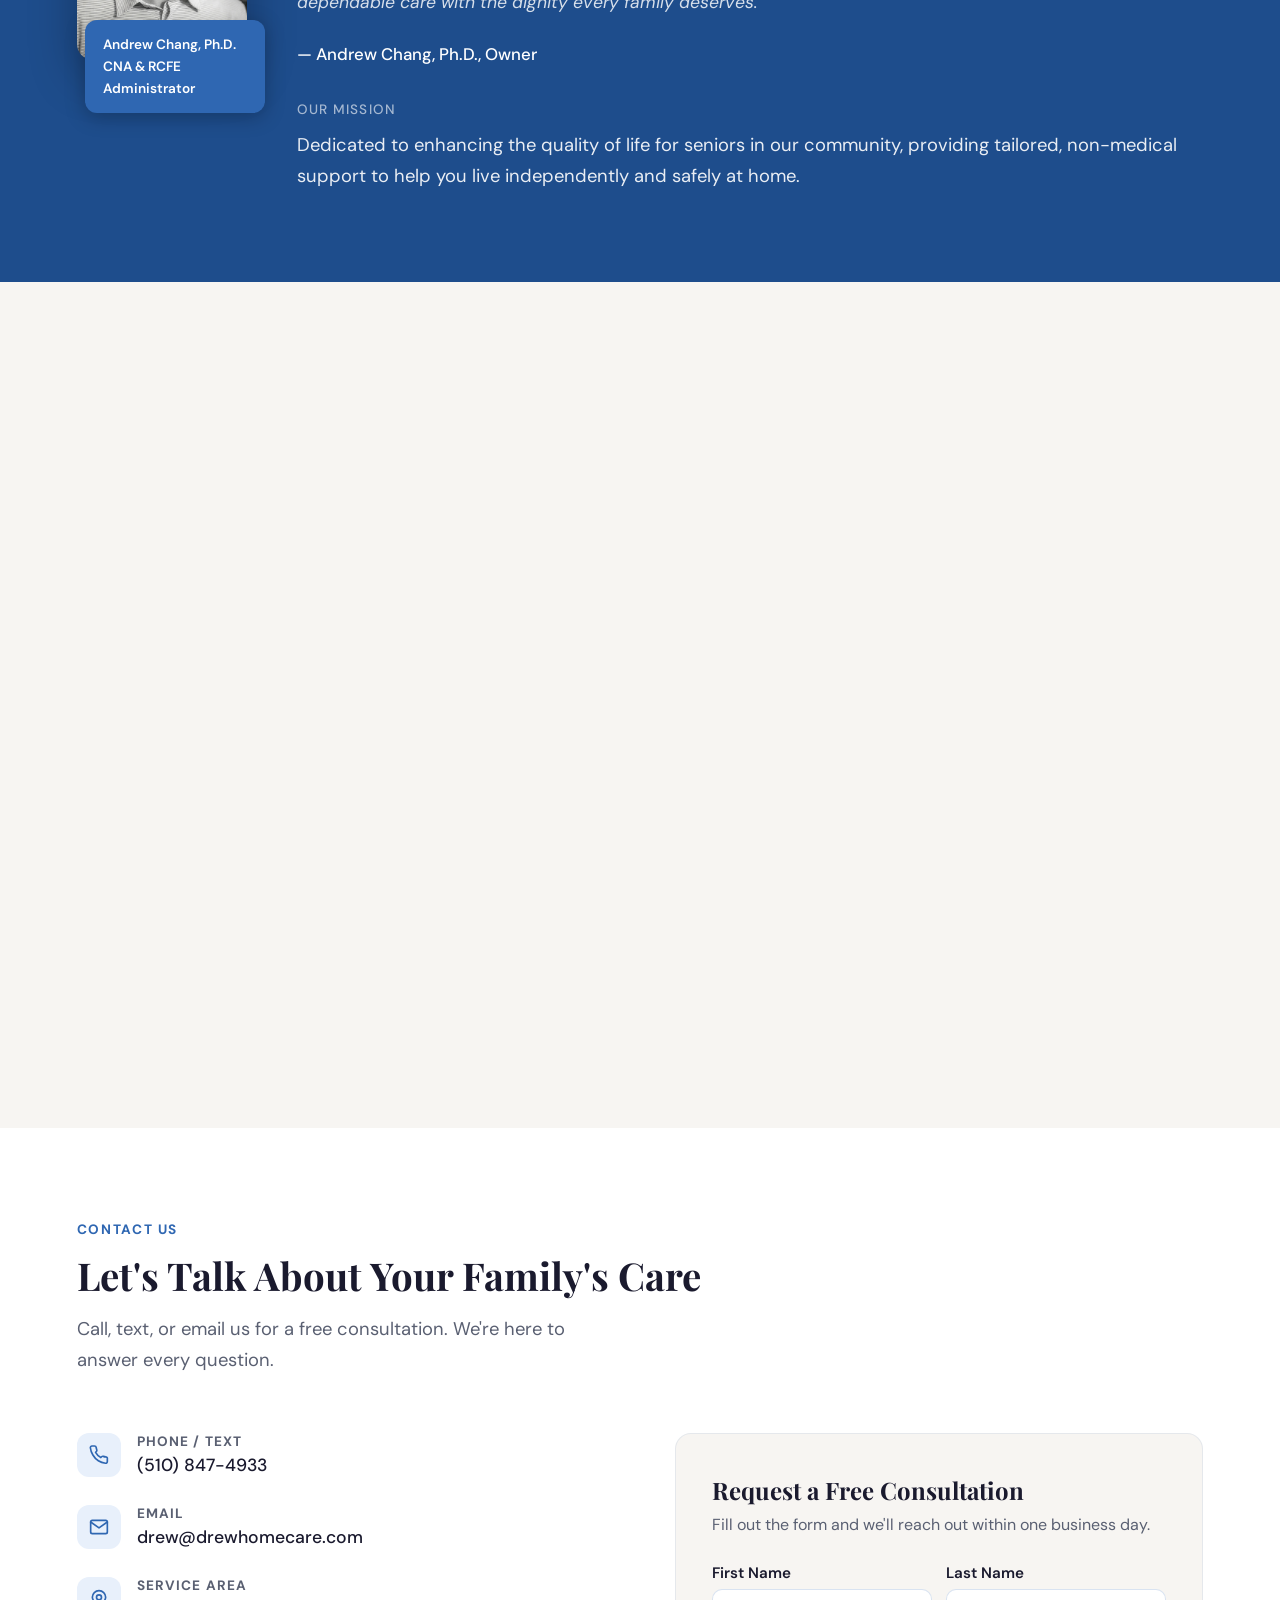
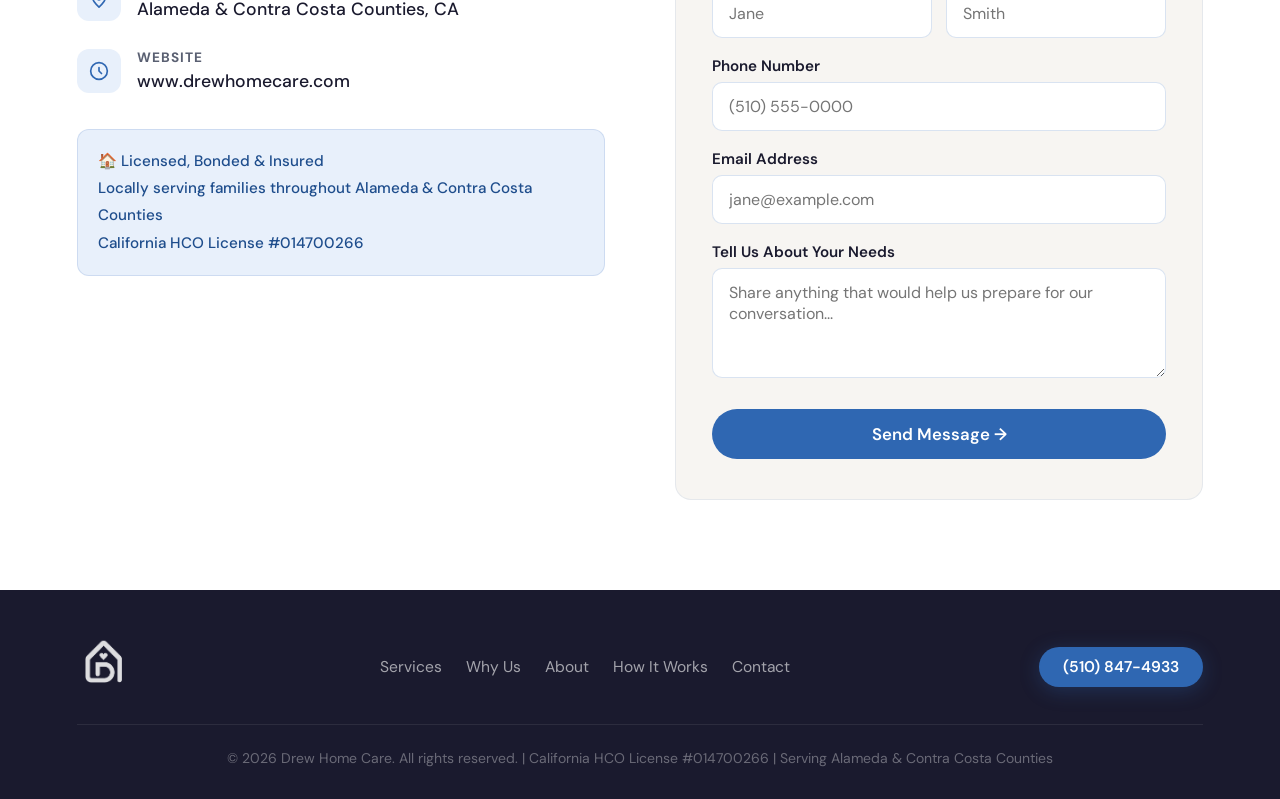
==== commit 233638fe: "version 2.0" ====
--- a/index.html
+++ b/index.html
@@ -132,10 +132,10 @@
     .about .section-tag { color: #90b8f0; }
     .about .section-title { color: var(--white); }
     .about-text { font-size: 1.1rem; line-height: 1.8; color: rgba(255,255,255,0.82); margin-bottom: 18px; font-style: italic; }
-    .about-sig { font-size: 1.05rem; color: rgba(255,255,255,0.6); font-weight: 500; margin-top: 24px; }
+    .about-sig { font-size: 1.05rem; color: rgba(255,255,255,1); font-weight: 500; margin-top: 24px; }
     .mission-box { margin-top: 36px; }
     .mission-label { font-size: 0.85rem; color: rgba(255,255,255,0.6); font-weight: 500; text-transform: uppercase; letter-spacing: 0.08em; margin-bottom: 12px; }
-    .mission-text { font-size: 1.15rem; color: rgba(255,255,255,0.9); line-height: 1.7; font-family: 'Playfair Display', serif; font-style: italic; }
+    .mission-text { font-size: 1.15rem; color: rgba(255,255,255,0.9); line-height: 1.7; font-family: 'DM Sans', sans-serif; font-style: normal; }
 
     .how { background: var(--warm); }
     .steps-grid { display: grid; grid-template-columns: 1fr 1fr; gap: 36px; }
@@ -170,6 +170,9 @@
     .form-submit { width: 100%; background: var(--blue); color: white; border: none; border-radius: 50px; font-family: 'DM Sans', sans-serif; font-size: 1.05rem; font-weight: 600; padding: 14px; cursor: pointer; transition: background .2s, transform .15s; margin-top: 8px; }
     .form-submit:hover { background: var(--blue-dark); transform: translateY(-1px); }
     .form-submit:disabled { background: #1e7e4d; cursor: default; transform: none; }
+    .field-error { border-color: #c0392b !important; }
+    .error-msg { display: none; font-size: 0.85rem; color: #c0392b; margin-top: 5px; font-weight: 500; }
+    .error-msg.visible { display: block; }
 
     footer { background: var(--text); color: rgba(255,255,255,0.7); padding: 48px 6vw 32px; }
     .footer-inner { display: flex; align-items: center; justify-content: space-between; flex-wrap: wrap; gap: 20px; border-bottom: 1px solid rgba(255,255,255,0.08); padding-bottom: 28px; margin-bottom: 24px; }
@@ -455,25 +458,27 @@
         <div class="form-row">
           <div class="form-group">
             <label>First Name</label>
-            <input type="text" placeholder="Jane" required />
+            <input type="text" name="first-name" placeholder="Jane" required />
           </div>
           <div class="form-group">
             <label>Last Name</label>
-            <input type="text" placeholder="Smith" required />
+            <input type="text" name="last-name" placeholder="Smith" required />
           </div>
         </div>
         <div class="form-group">
           <label>Phone Number</label>
-          <input type="tel" placeholder="(510) 555-0000" />
+          <input type="tel" name="phone" id="phone" placeholder="(510) 555-0000" />
+          <span class="error-msg" id="phone-error">Please enter a valid phone number (e.g. 510-847-4933).</span>
         </div>
         <div class="form-group">
           <label>Email Address</label>
-          <input type="email" placeholder="jane@example.com" required />
+          <input type="email" name="email" id="email" placeholder="jane@example.com" required />
+          <span class="error-msg" id="email-error">Please enter a valid email address (e.g. name@example.com).</span>
         </div>
 
         <div class="form-group">
           <label>Tell Us About Your Needs</label>
-          <textarea placeholder="Share anything that would help us prepare for our conversation..."></textarea>
+          <textarea name="message" placeholder="Share anything that would help us prepare for our conversation..."></textarea>
         </div>
         <button type="submit" class="form-submit">Send Message &rarr;</button>
       </form>
@@ -495,7 +500,7 @@
     </div>
     <a href="tel:5108474933" class="btn-primary" style="font-size:0.975rem; padding:10px 24px;">(510) 847-4933</a>
   </div>
-  <p class="footer-copy">&copy; 2025 Drew Home Care. All rights reserved. | California HCO License #014700266 | Serving Alameda &amp; Contra Costa Counties</p>
+  <p class="footer-copy">&copy; 2026 Drew Home Care. All rights reserved. | California HCO License #014700266 | Serving Alameda &amp; Contra Costa Counties</p>
 </footer>
 
 <script>
@@ -505,6 +510,70 @@
     });
   }, { threshold: 0.12 });
   document.querySelectorAll('.fade-up').forEach(function(el) { observer.observe(el); });
+
+  var phoneInput = document.getElementById('phone');
+  var emailInput = document.getElementById('email');
+  var phoneError = document.getElementById('phone-error');
+  var emailError = document.getElementById('email-error');
+
+  function validatePhone(value) {
+    if (!value) return true; // phone is optional
+    return /^[\+]?[(]?[0-9]{3}[)]?[-\s\.]?[0-9]{3}[-\s\.]?[0-9]{4,6}$/.test(value.trim());
+  }
+
+  function validateEmail(value) {
+    return /^[^\s@]+@[^\s@]+\.[^\s@]+$/.test(value.trim());
+  }
+
+  phoneInput.addEventListener('blur', function() {
+    if (!validatePhone(this.value)) {
+      this.classList.add('field-error');
+      phoneError.classList.add('visible');
+    } else {
+      this.classList.remove('field-error');
+      phoneError.classList.remove('visible');
+    }
+  });
+
+  phoneInput.addEventListener('input', function() {
+    if (validatePhone(this.value)) {
+      this.classList.remove('field-error');
+      phoneError.classList.remove('visible');
+    }
+  });
+
+  emailInput.addEventListener('blur', function() {
+    if (!validateEmail(this.value)) {
+      this.classList.add('field-error');
+      emailError.classList.add('visible');
+    } else {
+      this.classList.remove('field-error');
+      emailError.classList.remove('visible');
+    }
+  });
+
+  emailInput.addEventListener('input', function() {
+    if (validateEmail(this.value)) {
+      this.classList.remove('field-error');
+      emailError.classList.remove('visible');
+    }
+  });
+
+  document.querySelector('form').addEventListener('submit', function(e) {
+    var phoneOk = validatePhone(phoneInput.value);
+    var emailOk = validateEmail(emailInput.value);
+    if (!phoneOk) {
+      phoneInput.classList.add('field-error');
+      phoneError.classList.add('visible');
+    }
+    if (!emailOk) {
+      emailInput.classList.add('field-error');
+      emailError.classList.add('visible');
+    }
+    if (!phoneOk || !emailOk) {
+      e.preventDefault();
+    }
+  });
 </script>
 </body>
 </html>
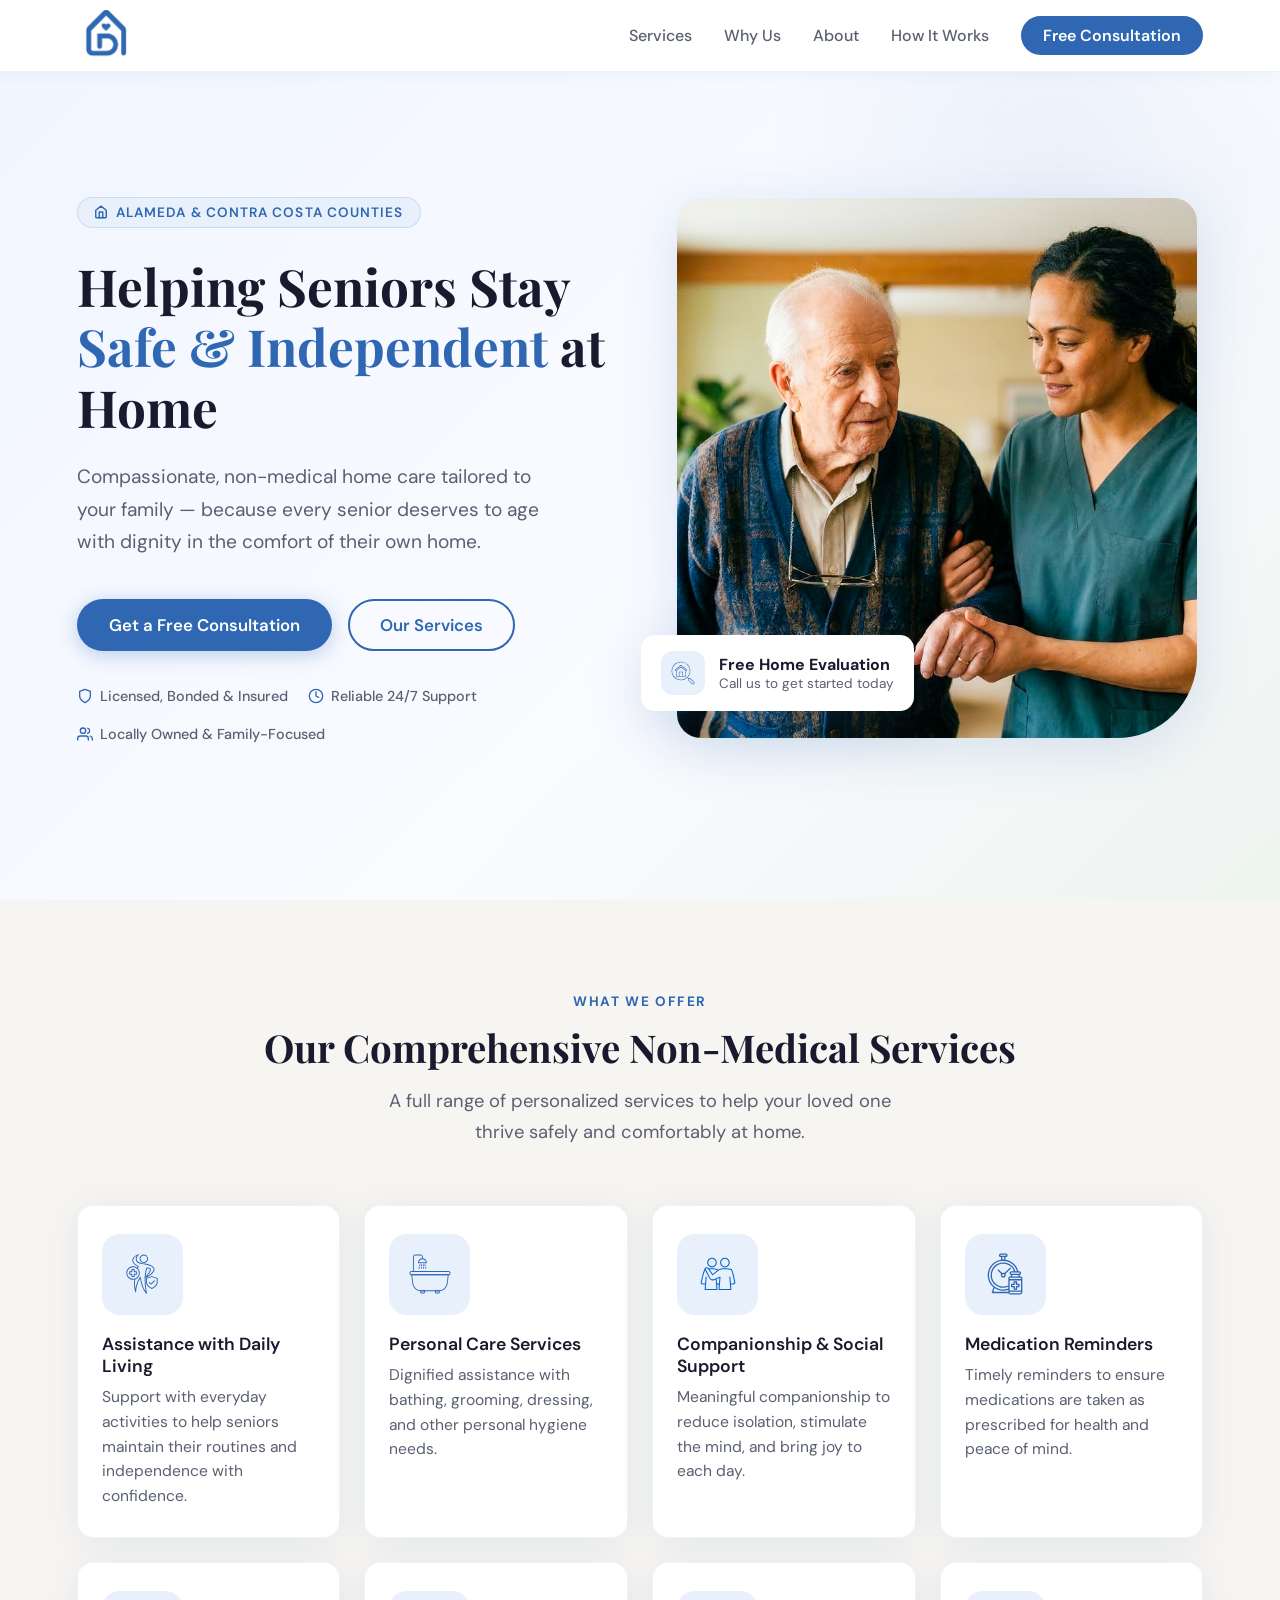
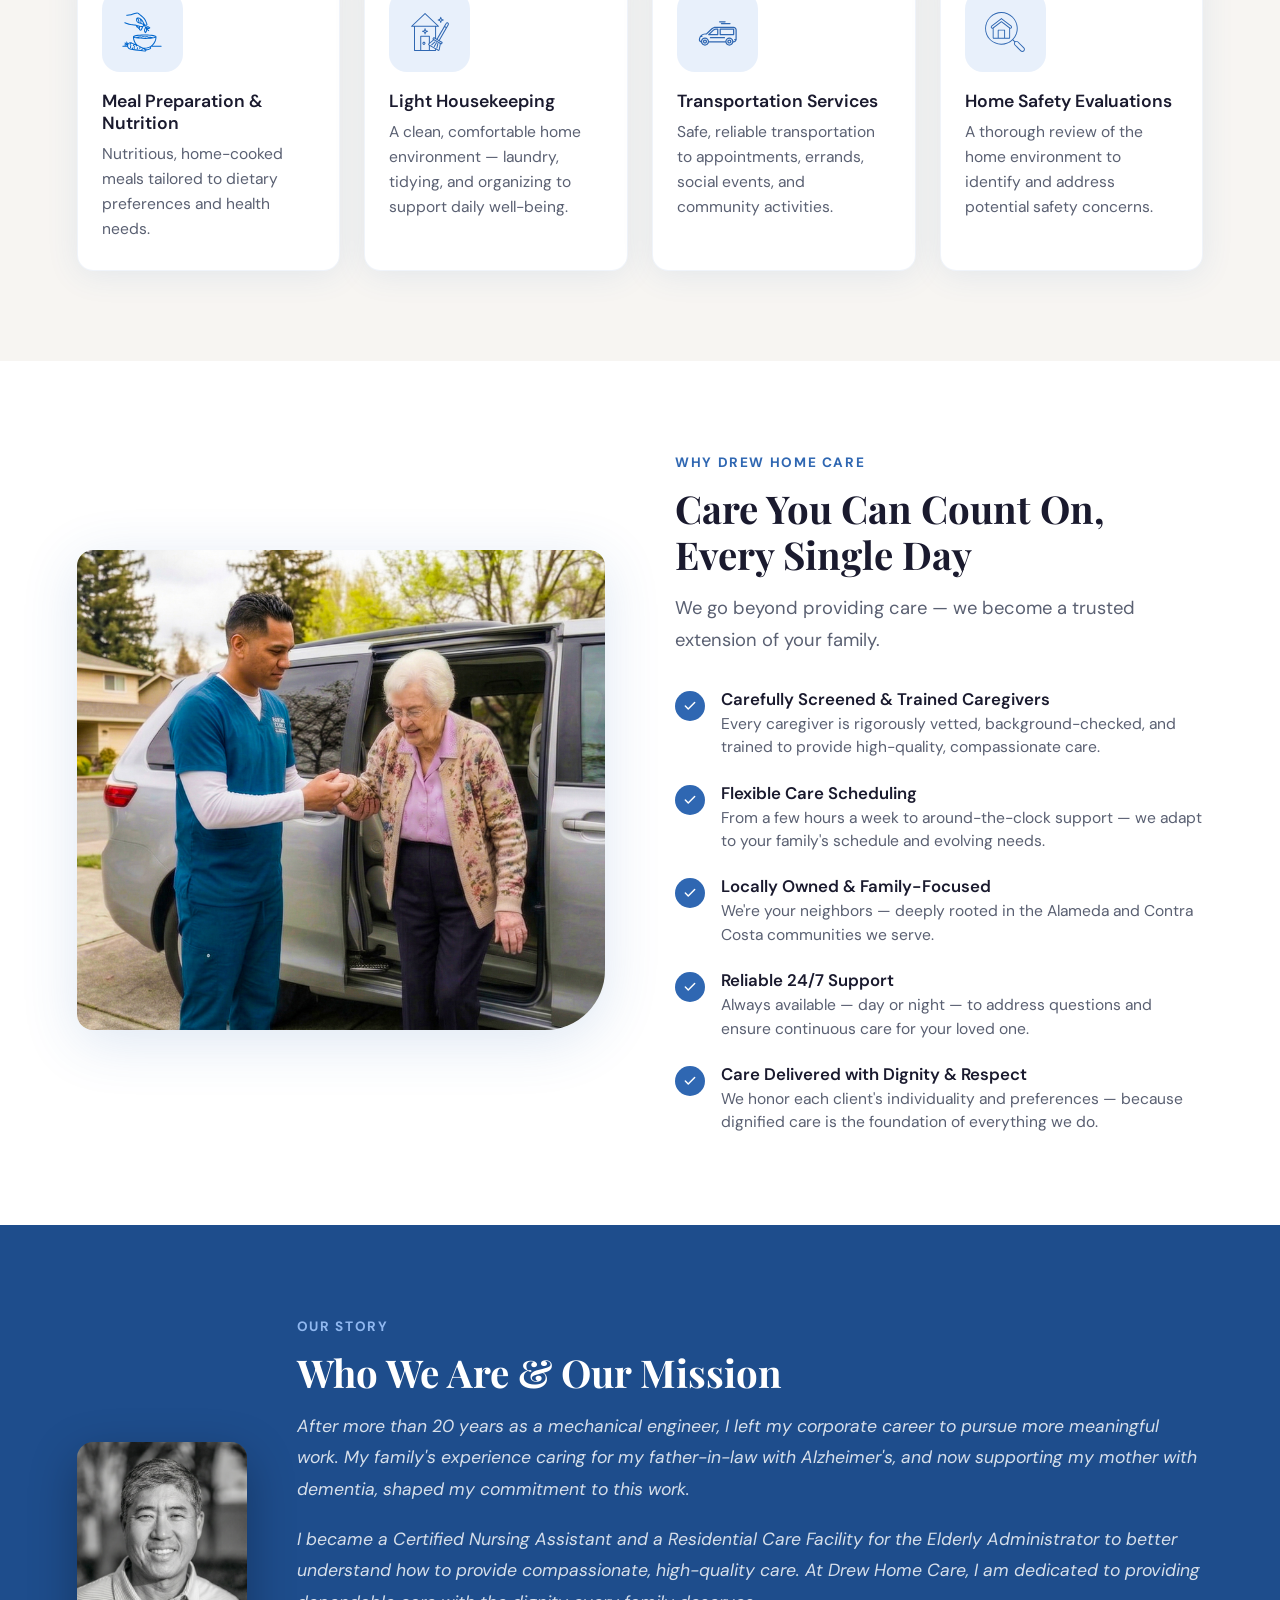
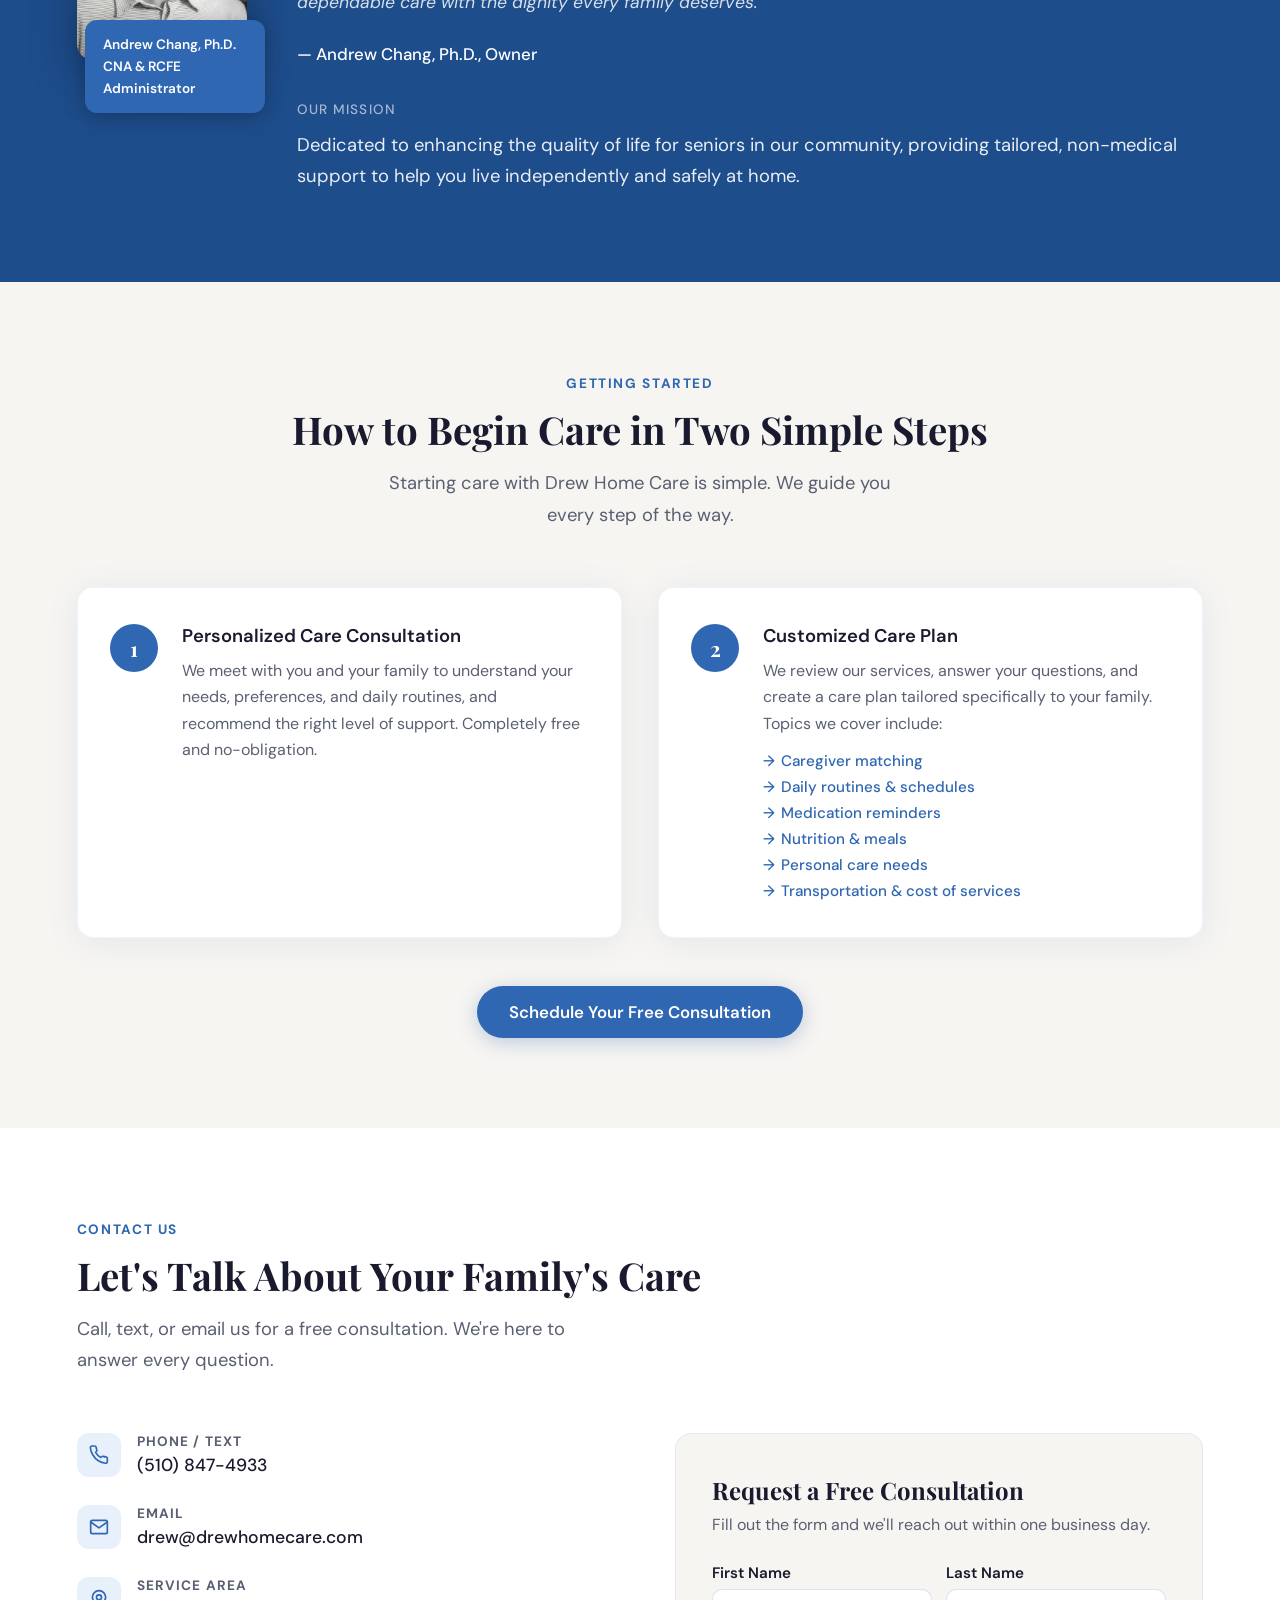
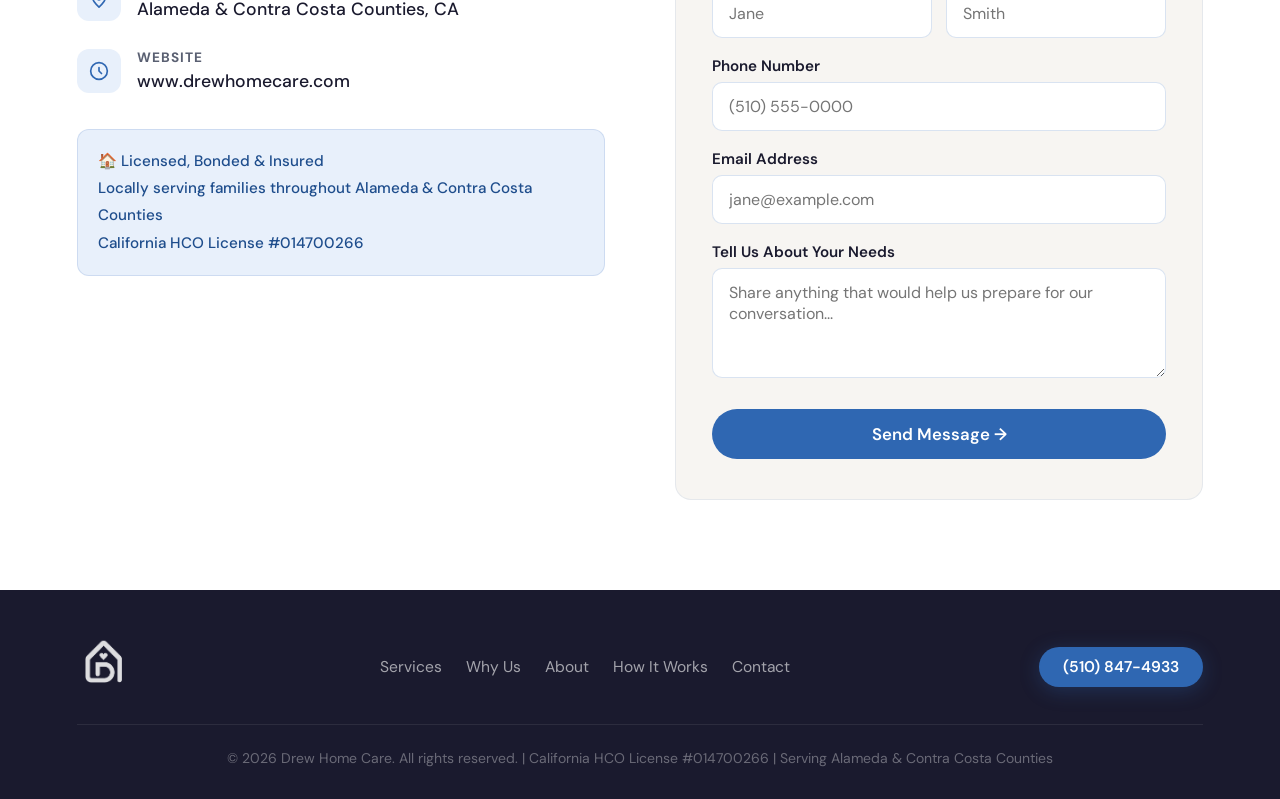
==== commit d93549b0: "version 2.1" ====
--- a/index.html
+++ b/index.html
@@ -84,7 +84,7 @@
     .trust-chip { display: flex; align-items: center; gap: 7px; font-size: 0.9rem; color: var(--text-muted); font-weight: 500; }
     .hero-image { position: relative; z-index: 1; display: flex; justify-content: center; }
     .hero-image-wrap { position: relative; width: 100%; max-width: 520px; }
-    .hero-img-main { width: 100%; border-radius: 24px 24px 80px 24px; object-fit: cover; height: 540px; box-shadow: var(--shadow-lg); }
+    .hero-img-main { width: 100%; border-radius: 24px 24px 80px 24px; object-fit: cover; object-position: center top; height: 540px; box-shadow: var(--shadow-lg); }
     .hero-float-card {
       position: absolute; bottom: 32px; left: -36px;
       background: var(--white); border-radius: 14px; padding: 16px 20px;
@@ -116,7 +116,7 @@
 
     .why { background: var(--white); }
     .why-inner { display: grid; grid-template-columns: 1fr 1fr; gap: 70px; align-items: center; }
-    .why-image img { width: 100%; border-radius: var(--radius) var(--radius) 60px var(--radius); object-fit: cover; height: 480px; box-shadow: var(--shadow-lg); }
+    .why-image img { width: 100%; border-radius: var(--radius) var(--radius) 60px var(--radius); object-fit: cover; object-position: center center; height: 480px; box-shadow: var(--shadow-lg); }
     .why-list { list-style: none; display: flex; flex-direction: column; gap: 22px; margin-top: 32px; }
     .why-list li { display: flex; align-items: flex-start; gap: 16px; }
     .why-check { flex-shrink: 0; width: 30px; height: 30px; background: var(--blue); border-radius: 50%; display: flex; align-items: center; justify-content: center; margin-top: 3px; }
@@ -127,7 +127,7 @@
     .about { background: var(--blue-dark); color: var(--white); }
     .about-inner { display: grid; grid-template-columns: 170px 1fr; gap: 50px; align-items: center; }
     .about-photo-wrap { position: relative; }
-    .about-photo { width: 100%; border-radius: var(--radius); object-fit: cover; box-shadow: 0 16px 48px rgba(0,0,0,0.3); }
+    .about-photo { width: 100%; border-radius: var(--radius); object-fit: cover; object-position: center top; box-shadow: 0 16px 48px rgba(0,0,0,0.3); }
     .about-badge { position: absolute; bottom: -48px; right: -18px; background: var(--blue); color: white; padding: 14px 18px; border-radius: 12px; font-size: 0.85rem; font-weight: 600; line-height: 1.6; box-shadow: 0 4px 20px rgba(0,0,0,0.25); max-width: 180px; }
     .about .section-tag { color: #90b8f0; }
     .about .section-title { color: var(--white); }
@@ -190,11 +190,13 @@
       .nav-links { display: none; }
       .hero { grid-template-columns: 1fr; padding: 100px 6vw 60px; }
       .hero-image { order: -1; }
-      .hero-img-main { height: 340px; }
+      .hero-img-main { height: 300px; object-position: center top; }
+      .why-image img { height: 300px; object-position: center center; }
       .hero-float-card { display: none; }
       .why-inner, .about-inner, .contact-inner { grid-template-columns: 1fr; gap: 40px; }
       .steps-grid { grid-template-columns: 1fr; }
-      .about-badge { right: 0; bottom: -10px; }
+      .about-photo-wrap { max-width: 180px; margin: 0 auto; }
+      .about-badge { right: -10px; bottom: -10px; font-size: 0.75rem; padding: 10px 12px; max-width: 150px; }
     }
     @media (max-width: 600px) {
       section { padding: 64px 5vw; }
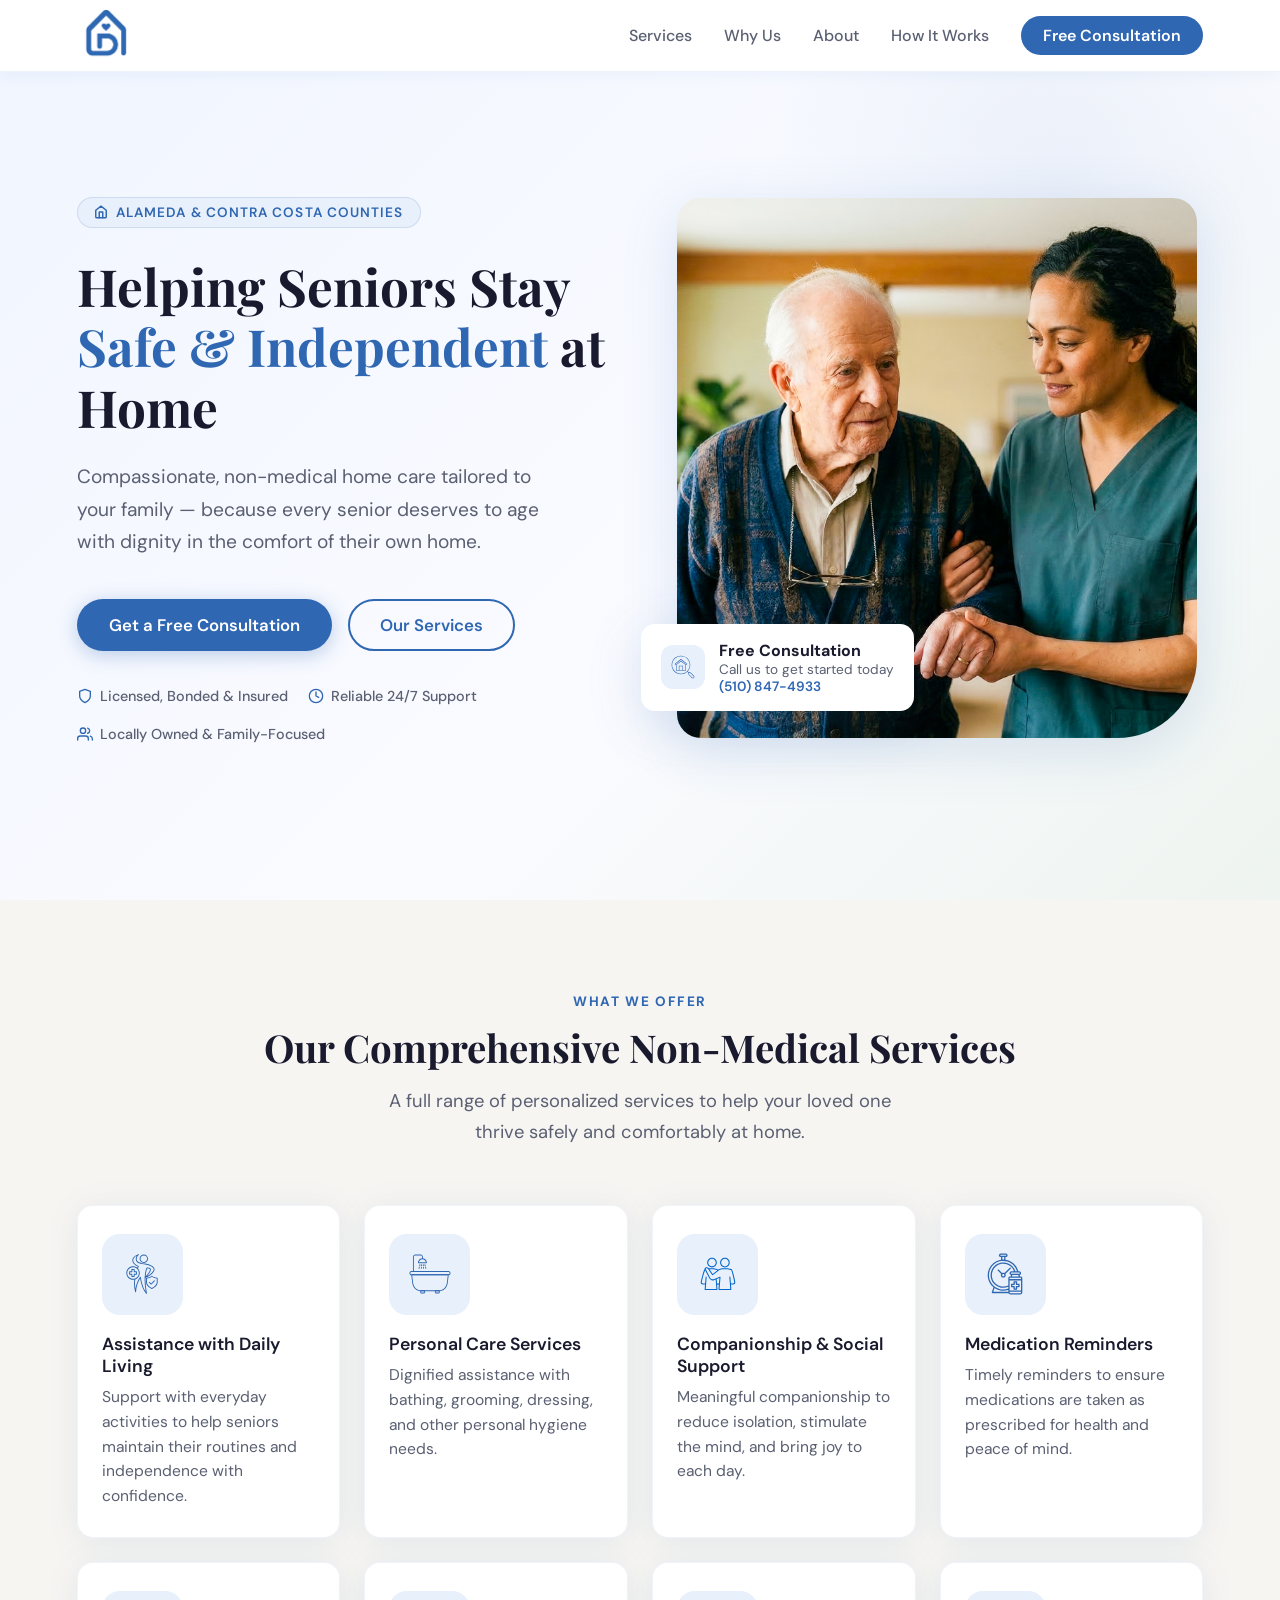
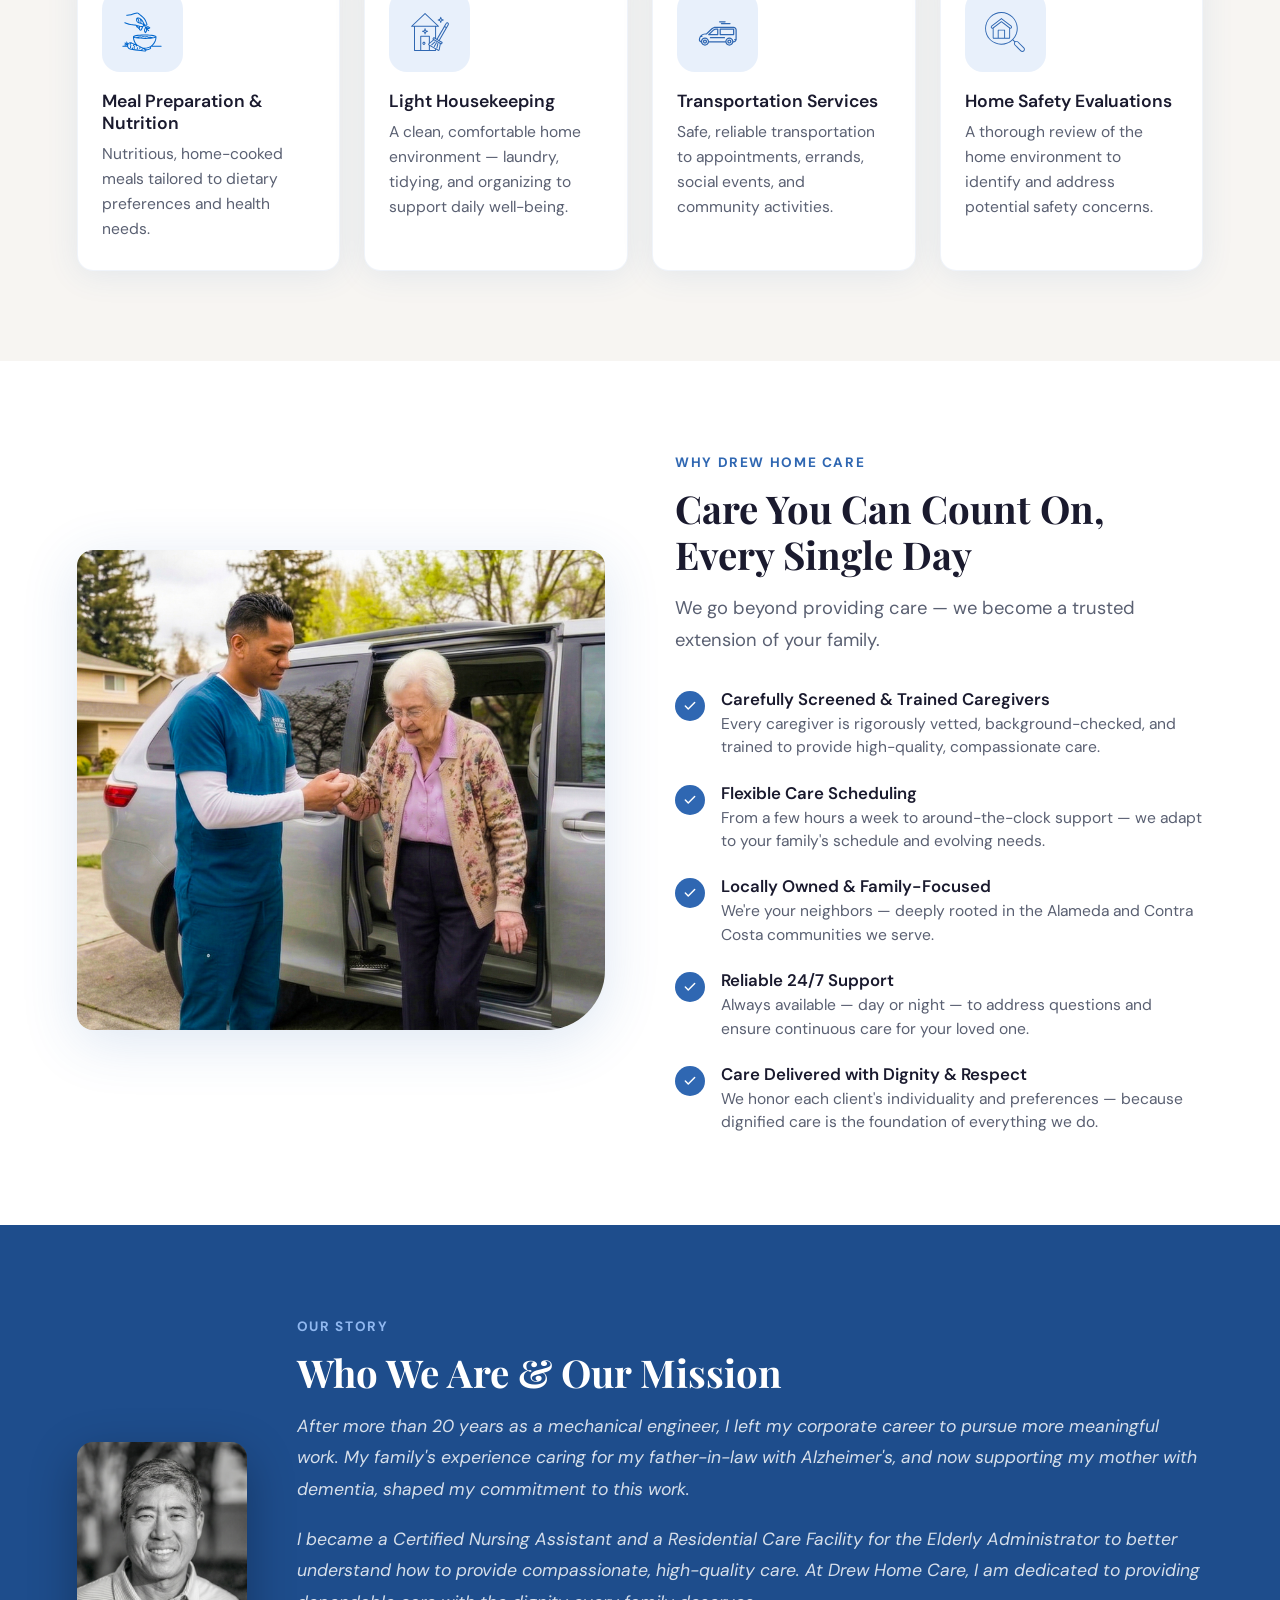
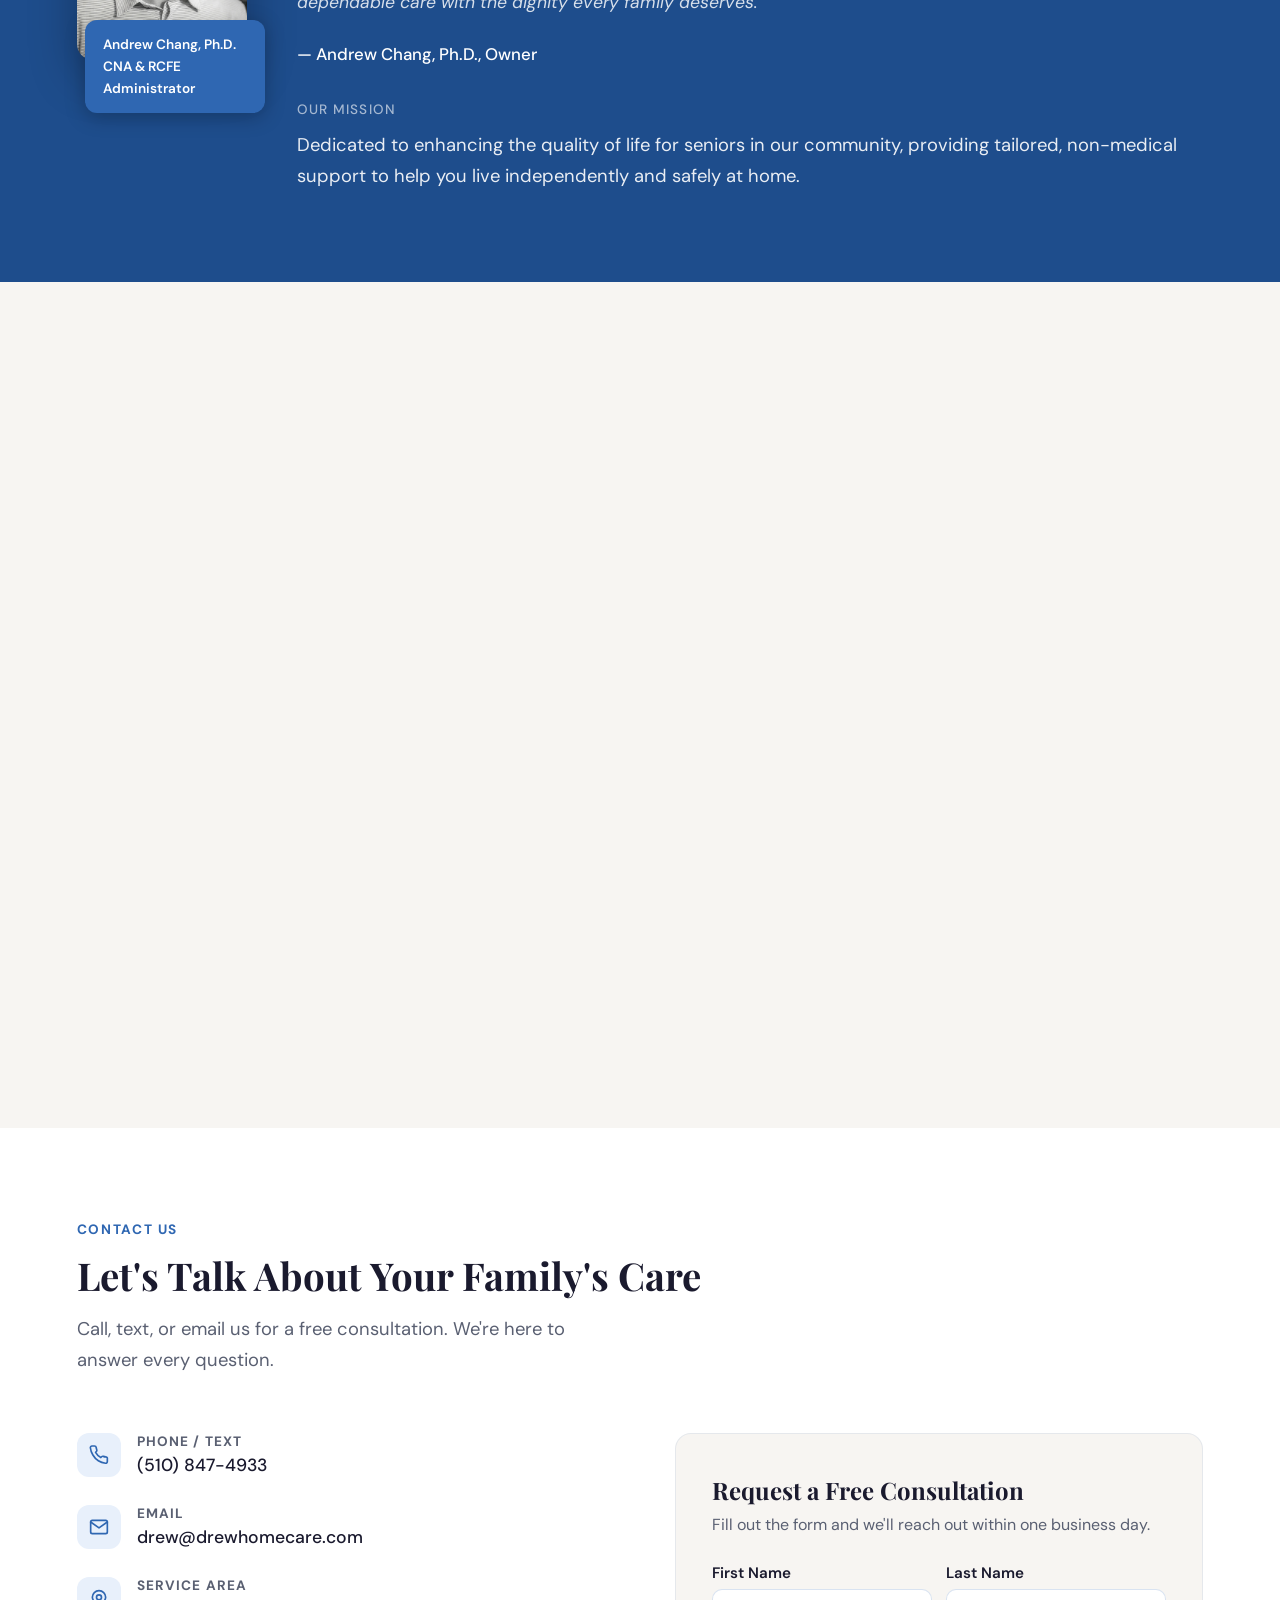
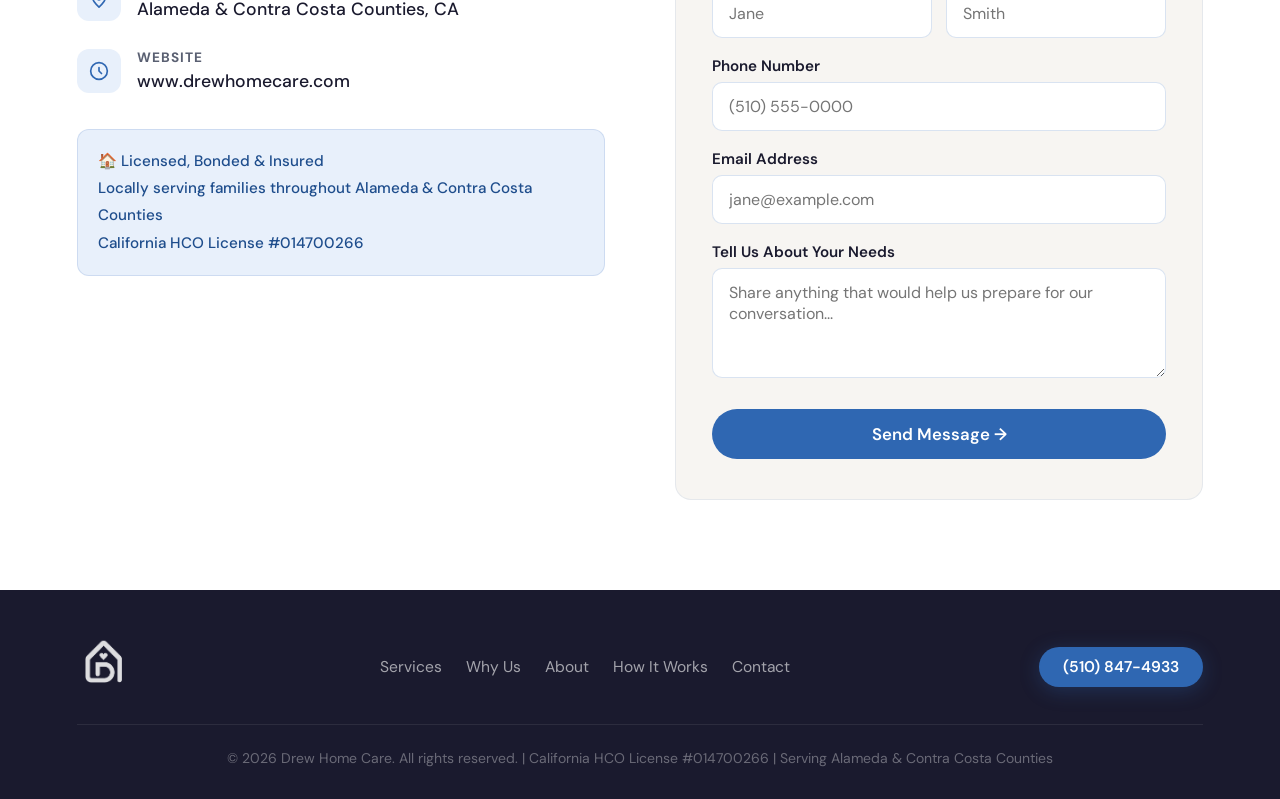
==== commit 6bf08295: "version 2.2" ====
--- a/index.html
+++ b/index.html
@@ -253,8 +253,9 @@
       <div class="hero-float-card">
         <div class="float-icon"><img src="images/DHC_icon_homeinspection.svg" alt="" /></div>
         <div class="float-text">
-          <strong>Free Home Evaluation</strong>
+          <strong><a href="#contact" style="color:var(--text); text-decoration:none;">Free Consultation</a></strong>
           <p>Call us to get started today</p>
+          <p style="color:#2f67b2; font-weight:600;">(510) 847-4933</p>
         </div>
       </div>
     </div>
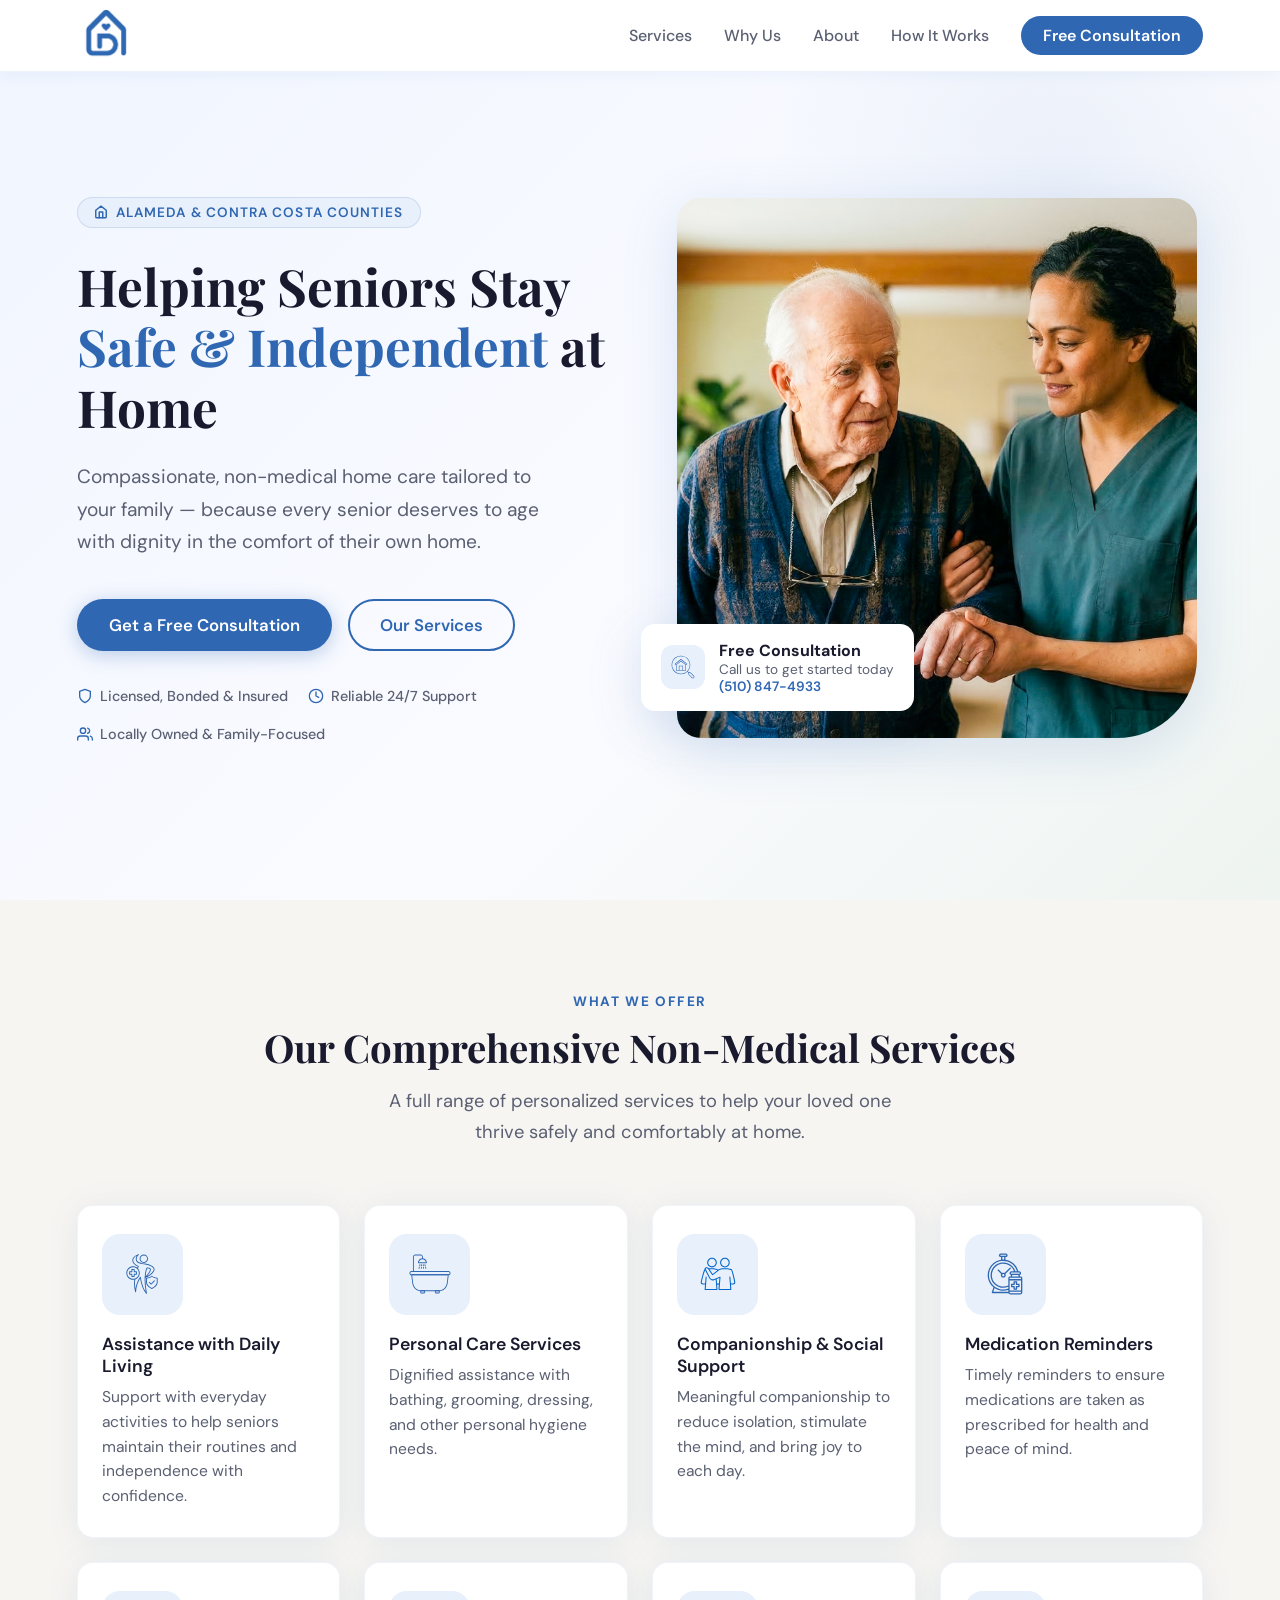
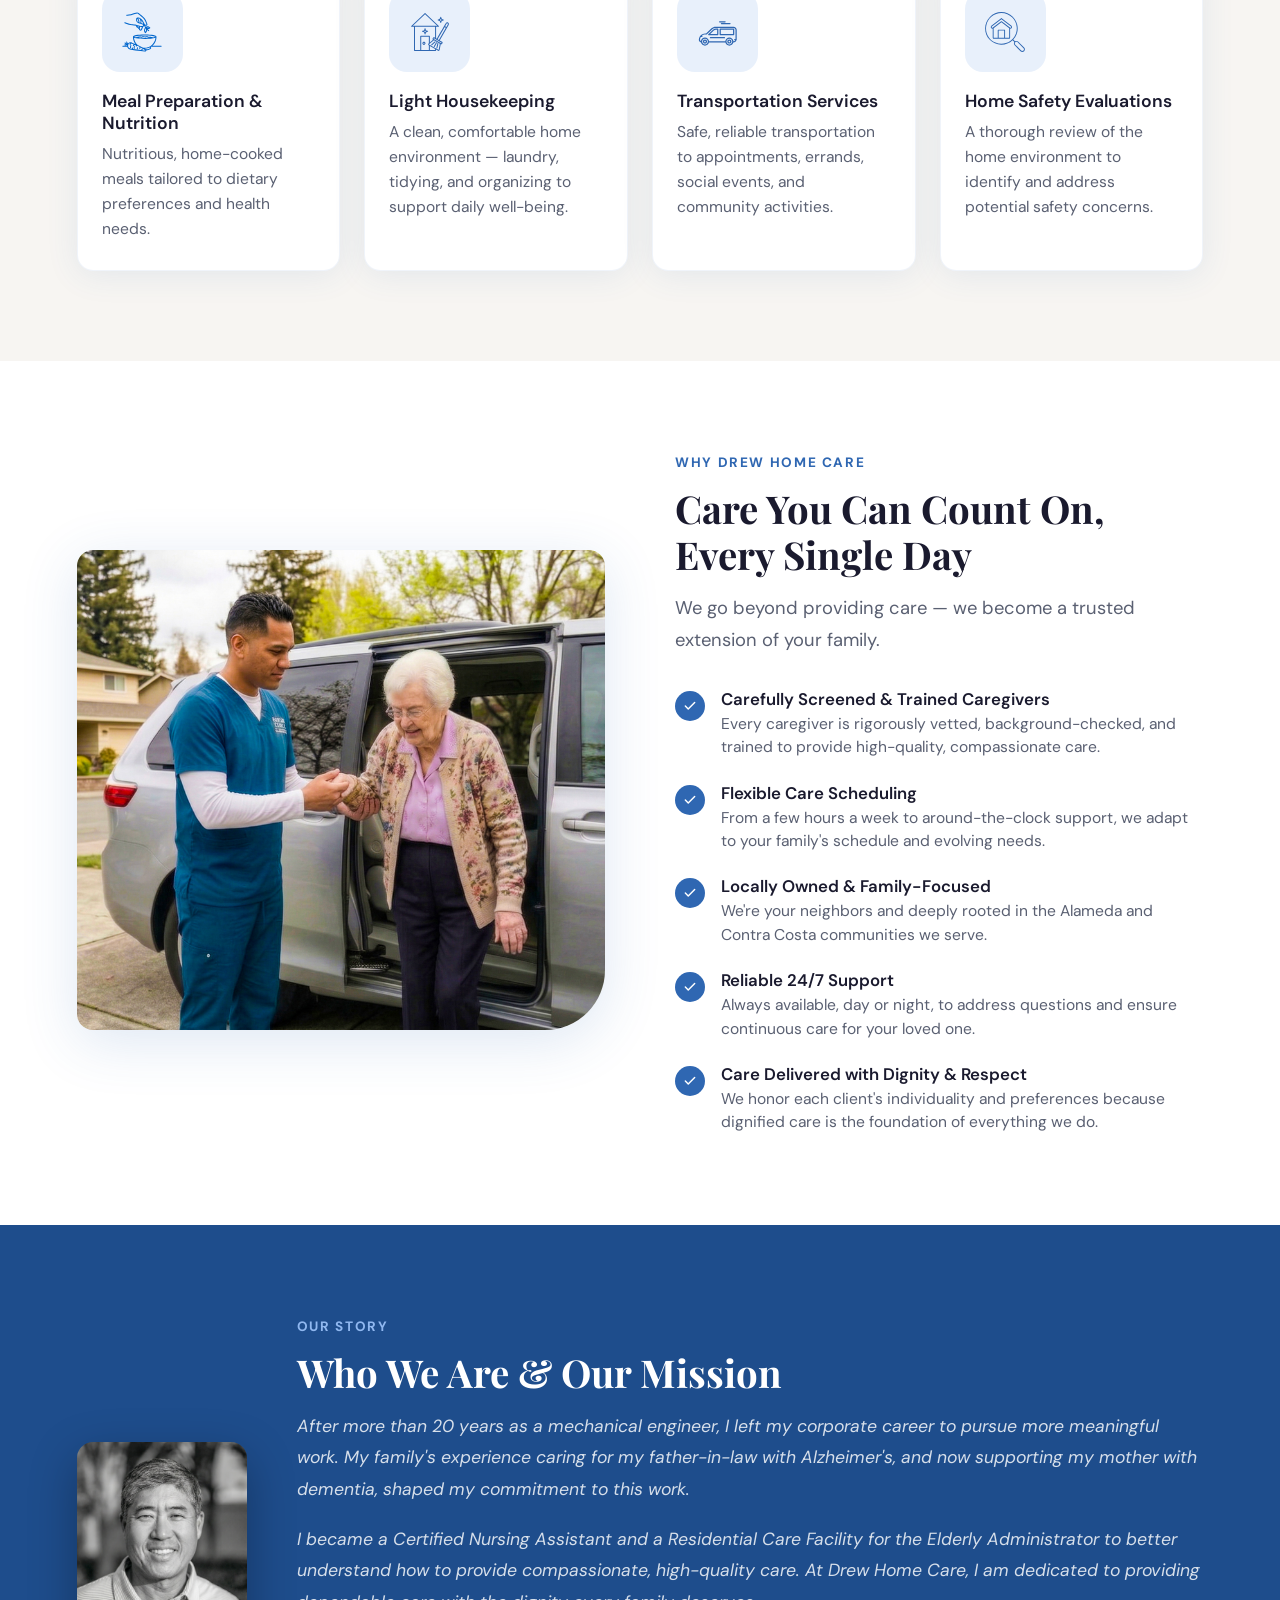
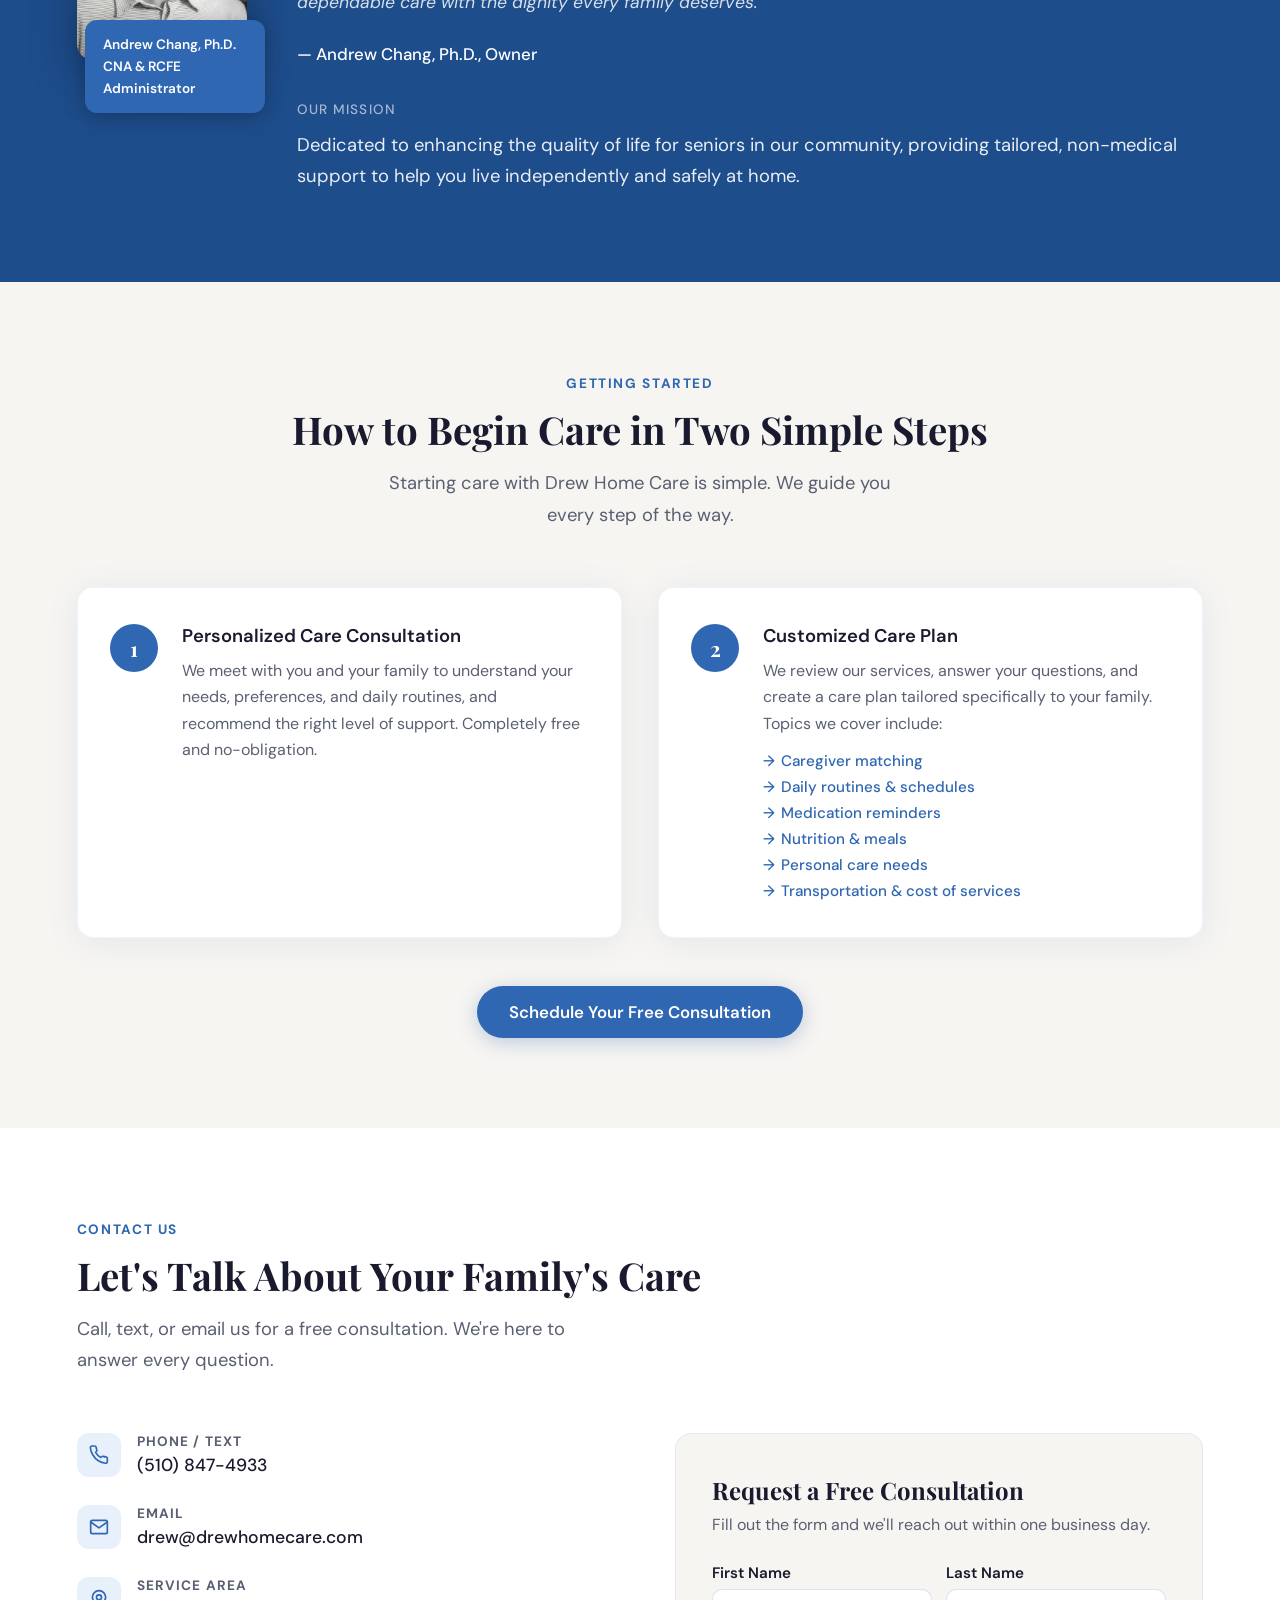
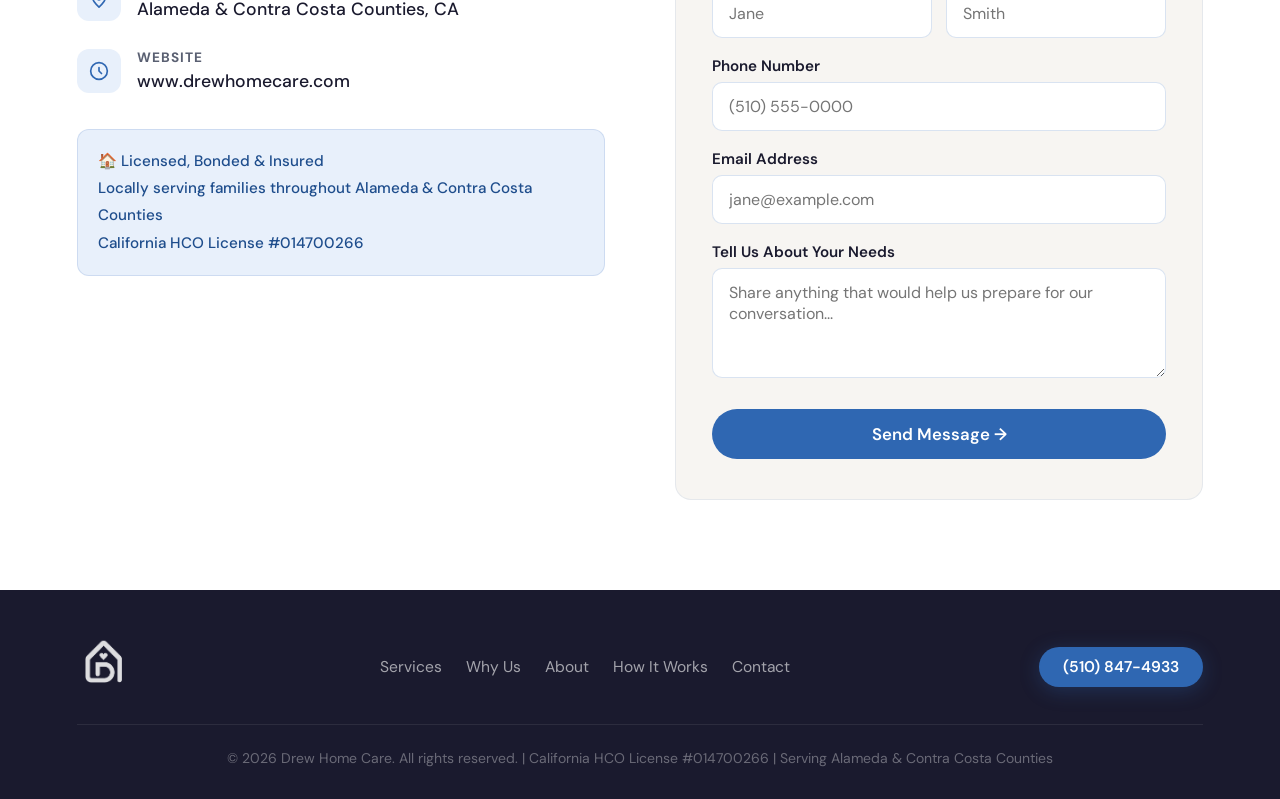
==== commit 546112d4: "version 2.3" ====
--- a/index.html
+++ b/index.html
@@ -328,19 +328,19 @@
         </li>
         <li>
           <div class="why-check"><svg viewBox="0 0 24 24"><polyline points="20 6 9 17 4 12"/></svg></div>
-          <div><strong>Flexible Care Scheduling</strong><span>From a few hours a week to around-the-clock support — we adapt to your family's schedule and evolving needs.</span></div>
+          <div><strong>Flexible Care Scheduling</strong><span>From a few hours a week to around-the-clock support, we adapt to your family's schedule and evolving needs.</span></div>
         </li>
         <li>
           <div class="why-check"><svg viewBox="0 0 24 24"><polyline points="20 6 9 17 4 12"/></svg></div>
-          <div><strong>Locally Owned &amp; Family-Focused</strong><span>We're your neighbors — deeply rooted in the Alameda and Contra Costa communities we serve.</span></div>
+          <div><strong>Locally Owned &amp; Family-Focused</strong><span>We're your neighbors and deeply rooted in the Alameda and Contra Costa communities we serve.</span></div>
         </li>
         <li>
           <div class="why-check"><svg viewBox="0 0 24 24"><polyline points="20 6 9 17 4 12"/></svg></div>
-          <div><strong>Reliable 24/7 Support</strong><span>Always available — day or night — to address questions and ensure continuous care for your loved one.</span></div>
+          <div><strong>Reliable 24/7 Support</strong><span>Always available, day or night, to address questions and ensure continuous care for your loved one.</span></div>
         </li>
         <li>
           <div class="why-check"><svg viewBox="0 0 24 24"><polyline points="20 6 9 17 4 12"/></svg></div>
-          <div><strong>Care Delivered with Dignity &amp; Respect</strong><span>We honor each client's individuality and preferences — because dignified care is the foundation of everything we do.</span></div>
+          <div><strong>Care Delivered with Dignity &amp; Respect</strong><span>We honor each client's individuality and preferences because dignified care is the foundation of everything we do.</span></div>
         </li>
       </ul>
     </div>
